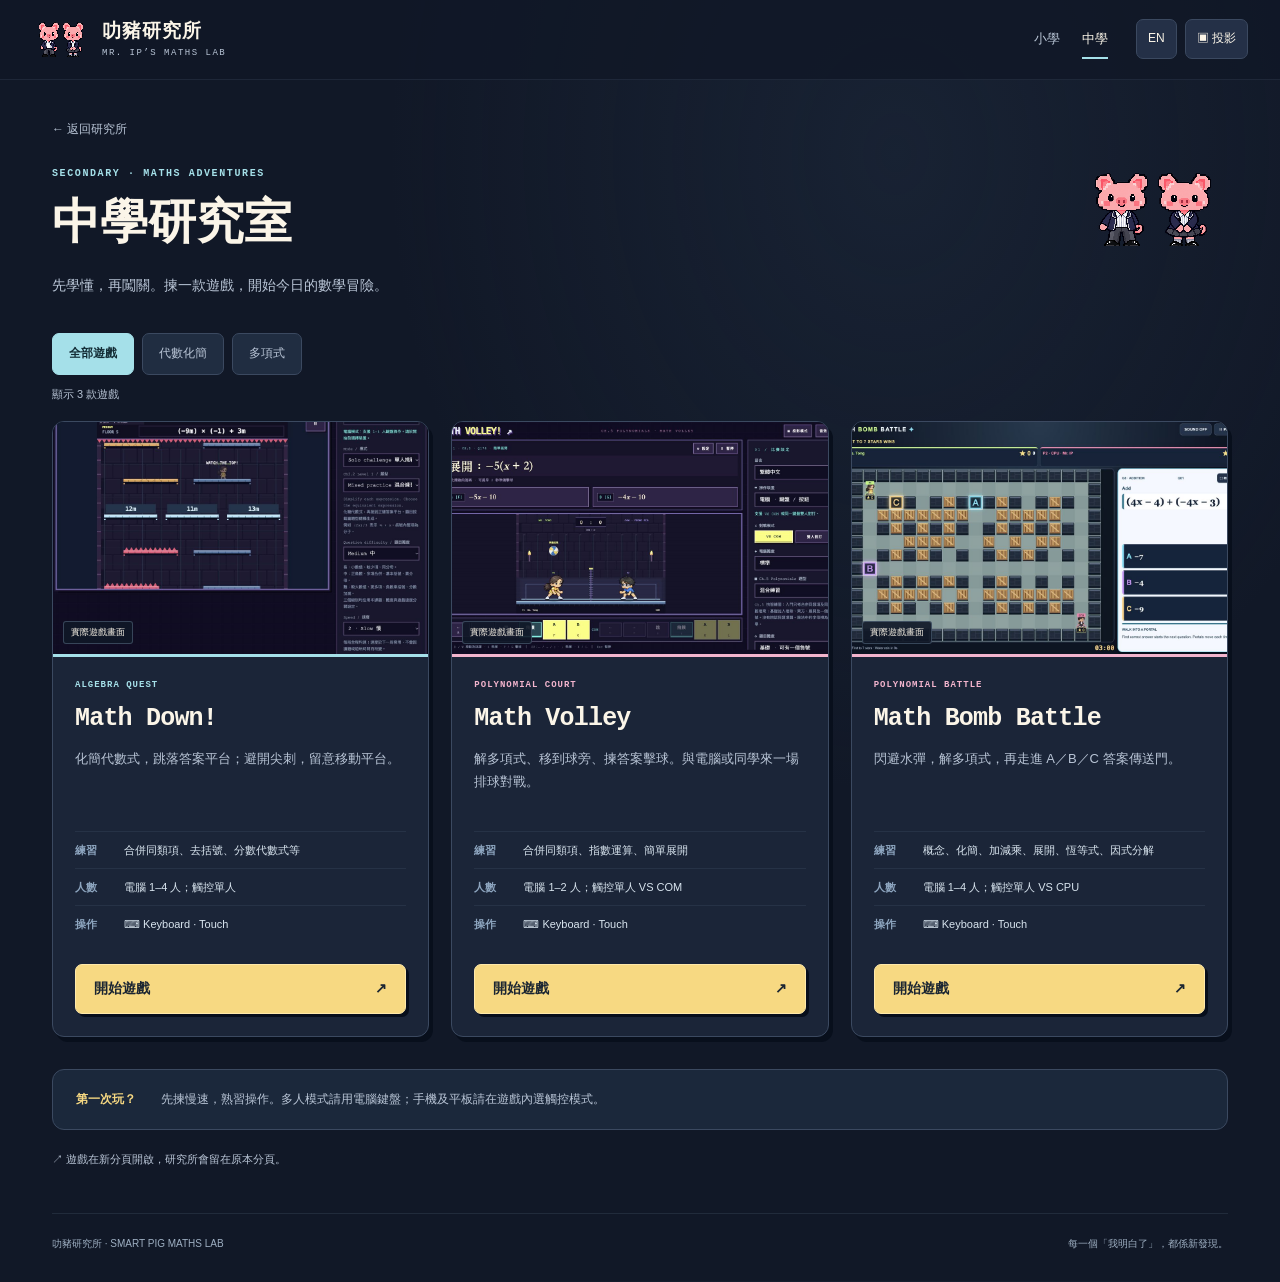
==== secondary.html @ cb184c4e "Add files via upload" ====
<!doctype html><html lang="zh-Hant"><head><meta charset="utf-8"><meta name="viewport" content="width=device-width,initial-scale=1"><meta name="theme-color" content="#111827"><meta name="description" content="叻豬研究所：Mr. IP 與叻豬陪你玩數學，一起探索小學及中學不同數學課題。"><title>中學研究室｜叻豬研究所</title><link rel="icon" href="assets/pig-pair.png" type="image/png"><link rel="stylesheet" href="style.css?v=upgrade10"><script defer src="math.js?v=upgrade10"></script><script defer src="app.js?v=upgrade10"></script></head><body data-page="secondary"><a class="skip" href="#main"><span data-zh="跳至主要內容" data-en="Skip to content">跳至主要內容</span></a><header class="site-header"><nav class="navigation" aria-label="主要導覽"><a class="brand" href="index.html"><span class="mini-duo" aria-hidden="true"><i class="pig-art boy"></i><i class="pig-art girl"></i></span><span><strong><span data-zh="叻豬研究所" data-en="Smart Pig Maths Lab">叻豬研究所</span></strong><small>MR. IP’S MATHS LAB</small></span></a><div class="nav-links"><a href="primary.html"><span data-zh="小學" data-en="Primary">小學</span></a><a href="secondary.html" aria-current="page"><span data-zh="中學" data-en="Secondary">中學</span></a></div><div class="nav-tools"><button class="icon-button" id="language" aria-label="切換語言 / Switch language">EN</button><button class="icon-button projection-toggle" aria-pressed="false"><span data-zh="▣ 投影" data-en="▣ Present">▣ 投影</span></button></div></nav></header><div class="projection-bar"><span><span data-zh="課室投影模式" data-en="Classroom presentation">課室投影模式</span></span><div><button id="fullscreen"><span data-zh="全螢幕" data-en="Full screen">全螢幕</span></button><button class="projection-toggle" aria-pressed="true"><span data-zh="返回一般模式" data-en="Exit presentation">返回一般模式</span></button></div></div><main id="main" class="container"><div class="page-heading"><div><a class="back-link" href="index.html">← <span data-zh="返回研究所" data-en="Back to the lab">返回研究所</span></a><span class="eyebrow">SECONDARY · MATHS ADVENTURES</span><h1><span data-zh="中學研究室" data-en="Secondary Lab">中學研究室</span></h1><p><span data-zh="先學懂，再闖關。揀一款遊戲，開始今日的數學冒險。" data-en="Learn a skill. Take on a challenge. Choose your next maths adventure.">先學懂，再闖關。揀一款遊戲，開始今日的數學冒險。</span></p></div><span class="mini-duo" aria-hidden="true"><i class="pig-art boy"></i><i class="pig-art girl"></i></span></div><div class="filters" aria-label="按課題篩選"><button data-filter="all" aria-pressed="true"><span data-zh="全部遊戲" data-en="All games">全部遊戲</span></button><button data-filter="algebra" aria-pressed="false"><span data-zh="代數化簡" data-en="Algebra">代數化簡</span></button><button data-filter="polynomials" aria-pressed="false"><span data-zh="多項式" data-en="Polynomials">多項式</span></button></div><p class="filter-count" id="filter-count" role="status"></p><div class="game-grid"><article class="game-card algebra" data-category="algebra"><div class="game-preview"><img src="assets/secondary-live.png" width="1280" height="720" loading="lazy" alt="Math Down! 真實遊戲畫面"><span class="preview-label"><span data-zh="實際遊戲畫面" data-en="Actual gameplay">實際遊戲畫面</span></span></div><div class="game-card-body"><span class="eyebrow">ALGEBRA QUEST</span><h2 class="game-name">Math Down!</h2><p class="game-description"><span data-zh="化簡代數式，跳落答案平台；避開尖刺，留意移動平台。" data-en="Simplify expressions, land on the answer platform and avoid spikes.">化簡代數式，跳落答案平台；避開尖刺，留意移動平台。</span></p><dl class="game-facts"><div><dt><span data-zh="練習" data-en="Maths">練習</span></dt><dd><span data-zh="合併同類項、去括號、分數代數式等" data-en="Like terms, brackets, algebraic fractions and more">合併同類項、去括號、分數代數式等</span></dd></div><div><dt><span data-zh="人數" data-en="Players">人數</span></dt><dd><span data-zh="電腦 1–4 人；觸控單人" data-en="Keyboard: 1–4 players; touch: solo">電腦 1–4 人；觸控單人</span></dd></div><div><dt><span data-zh="操作" data-en="Controls">操作</span></dt><dd>⌨ Keyboard · Touch</dd></div></dl><a class="button game-launch" href="https://icqm-ip.github.io/Math-Down/" target="_blank" rel="noopener noreferrer" aria-label="Math Down! — 在新分頁開啟"><span data-zh="開始遊戲" data-en="Play game">開始遊戲</span> <span aria-hidden="true">↗</span></a></div></article><article class="game-card polynomials" data-category="polynomials"><div class="game-preview"><img src="assets/volley-live.png" width="1280" height="720" loading="lazy" alt="Math Volley 真實遊戲畫面"><span class="preview-label"><span data-zh="實際遊戲畫面" data-en="Actual gameplay">實際遊戲畫面</span></span></div><div class="game-card-body"><span class="eyebrow">POLYNOMIAL COURT</span><h2 class="game-name">Math Volley</h2><p class="game-description"><span data-zh="解多項式、移到球旁、揀答案擊球。與電腦或同學來一場排球對戰。" data-en="Solve, move to the ball and choose an answer to hit. Play against a CPU or a friend.">解多項式、移到球旁、揀答案擊球。與電腦或同學來一場排球對戰。</span></p><dl class="game-facts"><div><dt><span data-zh="練習" data-en="Maths">練習</span></dt><dd><span data-zh="合併同類項、指數運算、簡單展開" data-en="Like terms, powers and simple expansion">合併同類項、指數運算、簡單展開</span></dd></div><div><dt><span data-zh="人數" data-en="Players">人數</span></dt><dd><span data-zh="電腦 1–2 人；觸控單人 VS COM" data-en="Keyboard: 1–2 players; touch: solo vs CPU">電腦 1–2 人；觸控單人 VS COM</span></dd></div><div><dt><span data-zh="操作" data-en="Controls">操作</span></dt><dd>⌨ Keyboard · Touch</dd></div></dl><a class="button game-launch" href="https://icqm-ip.github.io/math-volley/" target="_blank" rel="noopener noreferrer" aria-label="Math Volley — 在新分頁開啟"><span data-zh="開始遊戲" data-en="Play game">開始遊戲</span> <span aria-hidden="true">↗</span></a></div></article><article class="game-card polynomials" data-category="polynomials"><div class="game-preview"><img src="assets/bomb-live.png" width="1280" height="720" loading="lazy" alt="Math Bomb Battle 真實遊戲畫面"><span class="preview-label"><span data-zh="實際遊戲畫面" data-en="Actual gameplay">實際遊戲畫面</span></span></div><div class="game-card-body"><span class="eyebrow">POLYNOMIAL BATTLE</span><h2 class="game-name">Math Bomb Battle</h2><p class="game-description"><span data-zh="閃避水彈，解多項式，再走進 A／B／C 答案傳送門。" data-en="Dodge water bombs, solve a polynomial and enter an A/B/C answer portal.">閃避水彈，解多項式，再走進 A／B／C 答案傳送門。</span></p><dl class="game-facts"><div><dt><span data-zh="練習" data-en="Maths">練習</span></dt><dd><span data-zh="概念、化簡、加減乘、展開、恆等式、因式分解" data-en="Concepts, simplification, operations, expansion, identities and factorisation">概念、化簡、加減乘、展開、恆等式、因式分解</span></dd></div><div><dt><span data-zh="人數" data-en="Players">人數</span></dt><dd><span data-zh="電腦 1–4 人；觸控單人 VS CPU" data-en="Keyboard: 1–4 players; touch: solo vs CPU">電腦 1–4 人；觸控單人 VS CPU</span></dd></div><div><dt><span data-zh="操作" data-en="Controls">操作</span></dt><dd>⌨ Keyboard · Touch</dd></div></dl><a class="button game-launch" href="https://icqm-ip.github.io/Math-Bomb/" target="_blank" rel="noopener noreferrer" aria-label="Math Bomb Battle — 在新分頁開啟"><span data-zh="開始遊戲" data-en="Play game">開始遊戲</span> <span aria-hidden="true">↗</span></a></div></article></div><aside class="help-strip"><strong><span data-zh="第一次玩？" data-en="First time?">第一次玩？</span></strong><p><span data-zh="先揀慢速，熟習操作。多人模式請用電腦鍵盤；手機及平板請在遊戲內選觸控模式。" data-en="Start slowly and practise the controls. Use a keyboard for multiplayer; select touch mode for phones and tablets.">先揀慢速，熟習操作。多人模式請用電腦鍵盤；手機及平板請在遊戲內選觸控模式。</span></p></aside><p class="newtab-note">↗ <span data-zh="遊戲在新分頁開啟，研究所會留在原本分頁。" data-en="Games open in a new tab. The lab stays here for you.">遊戲在新分頁開啟，研究所會留在原本分頁。</span></p></main><footer class="site-footer"><a href="index.html">叻豬研究所 · SMART PIG MATHS LAB</a><span><span data-zh="每一個「我明白了」，都係新發現。" data-en="Every “I get it!” is a new discovery.">每一個「我明白了」，都係新發現。</span></span></footer><p class="sr-only" id="global-status" role="status"></p></body></html>
---- style.css ----
/* Smart Pig Maths Lab — Cute Pixel Art × Clear Educational UI */
:root{color-scheme:dark;--bg:#111827;--panel:#1b2538;--panel-light:#243047;--line:#3b4960;--ink:#fbf5e8;--muted:#b9c5d6;--yellow:#f7d982;--cyan:#a5e0e9;--pink:#f2b4cd;--green:#233f39;--success:#b5e8b6;--radius:12px;--shadow:4px 5px 0 #080f1c;--brand-font:'Arial Rounded MT Bold','PingFang TC','Microsoft JhengHei',sans-serif;--ui-font:-apple-system,BlinkMacSystemFont,'Segoe UI','PingFang TC','Microsoft JhengHei',sans-serif;--math-font:'Chalkboard SE','Chalkboard','Trebuchet MS',sans-serif;--game-font:ui-monospace,'SFMono-Regular',Consolas,monospace;--fast:160ms;--normal:260ms}*{box-sizing:border-box}html{scroll-behavior:smooth;scroll-padding-top:90px}body{margin:0;color:var(--ink);background:radial-gradient(ellipse at 70% 12%,#26364b55,transparent 40%),var(--bg);font:16px/1.65 var(--ui-font)}body:before{content:'';position:fixed;inset:0;pointer-events:none;z-index:-1;background-image:linear-gradient(#b6d9ec025 1px,transparent 1px),linear-gradient(90deg,#b6d9ec025 1px,transparent 1px);background-size:40px 40px}button,input,select{font:inherit}button,a,input,select{-webkit-tap-highlight-color:transparent}button,a{touch-action:manipulation}button{cursor:pointer}a{color:inherit;text-decoration:none}button{color:inherit}button,input,select{border-radius:7px}button:focus-visible,a:focus-visible,input:focus-visible,select:focus-visible{outline:3px solid var(--yellow);outline-offset:4px}button:disabled{cursor:default;opacity:.55}button:active:not(:disabled),.button:active{transform:translateY(2px)}[hidden]{display:none!important}p{margin:0 0 1em}h1,h2,h3{line-height:1.2;margin:0 0 .5em}h1,h2,h3{font-family:var(--brand-font)}h1{font-size:clamp(30px,4vw,48px)}.container{width:min(1240px,100%);padding:0 32px;margin:auto;min-height:75vh}.eyebrow{display:block;font:700 10px/1.5 var(--game-font);letter-spacing:1.6px;color:var(--cyan);margin-bottom:12px}.muted{color:var(--muted)}.sr-only{position:absolute;width:1px;height:1px;padding:0;overflow:hidden;clip:rect(0,0,0,0);white-space:nowrap;border:0}.skip{position:fixed;top:-90px;left:12px;background:var(--yellow);color:var(--bg);padding:10px 15px;z-index:100}.skip:focus{top:10px}.site-header{border-bottom:1px solid #a5c9e317;background:#111827d9}.navigation{width:min(1304px,100%);padding:18px 32px;display:flex;gap:28px;align-items:center;margin:auto}.brand{display:flex;gap:12px;align-items:center}.brand strong{font:800 19px/1.4 var(--brand-font);letter-spacing:1px;display:block}.brand small{display:block;color:var(--muted);font:9px/1.8 var(--game-font);letter-spacing:1.5px}.mini-duo{display:flex;flex-shrink:0}.mini-duo .pig-art{width:29px;height:36px}.nav-links{display:flex;gap:22px;margin-left:auto;font-size:13px}.nav-links a{padding:8px 0;color:var(--muted);border-bottom:2px solid transparent}.nav-links a[aria-current=page],.nav-links a:hover{color:var(--ink);border-bottom-color:var(--cyan)}.nav-tools{display:flex;gap:8px}.icon-button{font-size:12px;border:1px solid var(--line);background:#243047;padding:8px 11px;min-height:40px;white-space:nowrap}.button{display:inline-flex;align-items:center;justify-content:space-between;gap:20px;padding:12px 18px;min-height:48px;border:1px solid #ffe9aa;border-radius:7px;background:var(--yellow);color:#1a2532;font-weight:800;font-size:14px;box-shadow:3px 3px #070e1b;transition:transform var(--fast),filter var(--fast)}.button:hover{filter:brightness(1.07);transform:translateY(-2px)}.button.cyan{background:var(--cyan);border-color:#c9f3f8}.text-button{border:0;background:none;padding:0;color:var(--cyan);font-size:12px;text-align:left;text-decoration:underline;text-underline-offset:4px}.home-hero{display:grid;grid-template-columns:minmax(0,.75fr) minmax(0,1.5fr);gap:55px;align-items:center;padding:34px 0 32px}.hero-intro h1{font-size:clamp(38px,4.7vw,59px);color:var(--yellow);letter-spacing:1px;line-height:1.13;max-width:340px;text-wrap:balance;text-shadow:3px 3px #84643833}.hero-tagline{font-size:22px;font-weight:750;margin:22px 0 10px}.hero-intro>p:not(.hero-tagline){font-size:14px;color:var(--muted);max-width:340px}.hero-entrances{display:grid;grid-template-columns:1fr 1fr;gap:10px;margin-top:25px}.hero-entrances .button{font-size:12px;padding:11px;gap:5px;white-space:nowrap}.teacher-teaser{border-top:1px solid var(--line);margin-top:30px;padding-top:22px;display:flex;align-items:flex-start;gap:13px}.tiny-icon{font-size:30px;color:var(--cyan);line-height:1}.teacher-teaser strong{font-size:12px}.teacher-teaser p{font-size:12px;color:var(--muted);margin:4px 0 8px}.lab-scene{position:relative;min-width:0}.chalkboard{position:relative;border:7px solid #998572;border-radius:7px;background:radial-gradient(ellipse at 45% 40%,#31534755,transparent 75%),var(--green);box-shadow:0 7px 0 #080f1b44,inset 0 0 35px #09252277;padding:17px 25px 10px;color:#fffdf0;isolation:isolate}.chalkboard:before{content:'';position:absolute;inset:5px;background:repeating-linear-gradient(175deg,transparent 0 45px,#f6f5d202 45px 46px);z-index:-1;pointer-events:none}.board-heading{display:flex;align-items:center;justify-content:space-between;gap:12px;font:700 11px/1.5 var(--ui-font);letter-spacing:1px;color:#d2e3cc;margin-bottom:14px}.board-heading span:last-child{font:10px var(--game-font);letter-spacing:0}.board-settings{display:grid;grid-template-columns:minmax(0,1.6fr) minmax(0,1fr);gap:12px}.board-settings label{color:#d6e3d2;font-size:10px;display:flex;flex-direction:column;gap:4px}.board-settings select{width:100%;min-width:0;font-size:11px;color:#fff9e6;background:#102e28;border:1px solid #738d78;padding:7px;min-height:36px}.board-content{display:grid;align-items:center;min-height:187px;padding-top:10px}.board-start{border:0;background:none;width:100%;padding:14px 0;color:inherit;display:flex;flex-direction:column;align-items:center;gap:18px}.math-expression{font-family:var(--math-font);font-size:clamp(35px,4.2vw,62px);font-weight:700;font-variant-numeric:lining-nums tabular-nums;letter-spacing:1px;text-align:center;line-height:1.35;white-space:nowrap;text-shadow:1px 1px #fff8d622}.start-caption{font-size:13px;color:#e4e8ce}.answer-choices{display:grid;grid-template-columns:repeat(3,minmax(0,1fr));gap:10px;margin:12px 0}.answer-choices button{background:#17332c;color:#fffbea;border:1px solid #b3c6a4;font:700 24px/1.4 var(--math-font);min-height:48px;transition:background var(--fast)}.answer-choices button:hover:not(:disabled){background:#426551}.answer-choices button.is-correct{background:#b5e8b6;color:#13291e;border-color:#dcffdf}.answer-choices button.is-wrong{border-color:#f5c3b9;background:#584339}#answer-form{display:flex;gap:8px}#answer-input{min-width:0;flex:1;width:100%;background:#16362d;border:1px solid #8da389;color:#fffdf0;padding:7px 12px;font-size:17px;min-height:42px}#answer-input::placeholder{color:#c9d4c0;font-size:12px}#submit-answer{border:0;background:#f7e8b6;color:#253b31;font-size:13px;font-weight:800;padding:8px 17px}.challenge-feedback{min-height:41px;padding:10px 0 5px;font-size:12px;line-height:1.6;color:#e4ead5}.challenge-feedback[data-state=correct]{color:#c6ffc6}.challenge-feedback[data-state=wrong]{color:#ffddbd}.board-bottom{border-top:1px solid #b7d3b223;min-height:40px;display:flex;justify-content:space-between;gap:10px;align-items:center;font-size:12px;color:#f5df94}.board-bottom>div{display:flex;gap:12px}.board-tool{background:none;color:#f4efd6;border:0;padding:5px;font-size:11px;min-height:36px}.board-tool:hover{text-decoration:underline}.chalk-tray{position:absolute;bottom:-14px;left:-13px;right:-13px;height:12px;background:#a18b70;border-bottom:4px solid #635345;border-radius:2px}.chalk-tray i{position:absolute;bottom:9px;left:24px;width:28px;height:5px;background:#fff7dd;transform:rotate(-4deg)}.chalk-tray i:nth-child(2){left:60px;width:22px;background:var(--pink);transform:rotate(4deg)}.chalk-tray b{position:absolute;bottom:9px;right:25px;width:36px;height:15px;border-bottom:5px solid #4b6556;background:#b6a07c}.correct-stars{position:absolute;right:20px;bottom:36px;font-size:26px;color:#ffe88b;pointer-events:none;opacity:0}.chalkboard.celebrate .correct-stars{animation:star-pop 1s ease-out}.speech-lane{height:65px;position:relative;margin-top:10px;z-index:3;pointer-events:none}.pig-bubble{position:absolute;bottom:5px;left:43%;width:max-content;max-width:55%;padding:6px 12px;background:#fff4de;color:#343142;border:2px solid #d8c9b1;border-radius:8px;font-weight:800;font-size:14px;line-height:1.5;white-space:nowrap;margin:0;box-shadow:2px 3px #070d1922;animation:bubble-in var(--normal) ease-out}.pig-bubble:after{content:'';position:absolute;width:8px;height:8px;background:#fff4de;border-right:2px solid #d8c9b1;border-bottom:2px solid #d8c9b1;transform:rotate(45deg);bottom:-6px;left:20px}.pig-bubble[data-speaker=girl]{left:auto;right:2%}.pig-bubble[data-speaker=all]{left:auto;right:16%}.classroom-cast{height:190px;display:flex;align-items:flex-end;justify-content:center;gap:10px;background:linear-gradient(transparent 69%,#26314566 69%);position:relative;border-radius:6px}.teacher-host,.pig-host{position:relative;display:flex;align-items:flex-end;justify-content:center;width:32%;isolation:isolate;flex-shrink:1}.teacher-host:before,.pig-host:before{content:'';position:absolute;bottom:1px;left:16%;width:68%;height:12px;border-radius:50%;background:#070d1c66;z-index:-1}.teacher-art{display:block;width:125px;height:250px;flex-shrink:0;background:url('assets/cast.png') 0 0/300% 100% no-repeat;image-rendering:pixelated;transform:translateY(18px)}.pig-art{display:block;background-image:url('assets/pig-expressions.png');background-size:200% 200%;background-repeat:no-repeat;image-rendering:pixelated;aspect-ratio:1;flex-shrink:0}.pig-art.boy{background-position:0 0}.pig-art.girl{background-position:100% 0}.pig-host{border:0;background:none;padding:0;color:inherit}.pig-host .pig-art{width:170px;max-width:100%}.pig-host:hover .pig-art{filter:drop-shadow(0 0 7px #f2b4cd55)}.pig-host.happy .boy{background-position:0 100%}.pig-host.happy .girl{background-position:100% 100%}.pig-host.happy .pig-art{clip-path:inset(3% 0 0);animation:pig-hop 700ms ease-out}.pig-host[data-pig=girl].happy .pig-art{animation:pig-wiggle 700ms ease-out}.scene-actions{display:flex;justify-content:space-between;align-items:center;gap:10px;padding:12px 6px;color:var(--muted);font-size:10px}.scene-actions button{border:1px solid #f2b4cd66;background:#49364b;color:#ffe3ef;font-size:11px;min-height:36px;padding:5px 12px}.section-heading{display:flex;align-items:center;justify-content:space-between;gap:24px;margin-bottom:20px}.section-heading h2{font-size:24px;margin:0}.section-heading>a{font-size:12px;color:var(--muted);white-space:nowrap}.room-section{padding:35px 0 5px}.room-grid{display:grid;grid-template-columns:1fr 1fr;gap:22px}.room-card{--accent:var(--yellow);border:1px solid var(--line);border-top:3px solid var(--accent);border-radius:var(--radius);box-shadow:var(--shadow);background:linear-gradient(135deg,#263047,#1a2538);padding:27px;position:relative;overflow:hidden;transition:transform var(--normal),border-color var(--normal)}.room-card:hover{transform:translateY(-4px);border-color:var(--accent)}.secondary-room{--accent:var(--cyan)}.room-card .eyebrow{color:var(--accent);font-size:9px}.room-card h3{font-size:30px}.room-card p{font-size:13px;color:var(--muted);max-width:75%;min-height:44px;margin-bottom:20px}.room-enter{display:block;border-top:1px solid #a5c9e324;padding-top:15px;color:var(--accent);font-size:13px;font-weight:750}.room-symbol{position:absolute;right:25px;top:48px;color:var(--accent);font:700 42px var(--game-font);border:3px solid var(--accent);width:75px;height:75px;display:grid;place-items:center;transform:rotate(5deg);border-radius:4px}.how-it-works{display:flex;gap:45px;justify-content:center;margin:35px 0;color:var(--muted);font-size:12px}.how-it-works p{margin:0}.how-it-works b{color:var(--cyan);margin-right:9px;font:700 12px var(--game-font)}.site-footer{width:min(1176px,calc(100% - 64px));margin:45px auto 0;border-top:1px solid #a5c9e31c;padding:22px 0 28px;display:flex;justify-content:space-between;gap:18px;color:#9eafc2;font-size:10px}.page-heading{padding:40px 0 28px;display:flex;justify-content:space-between;align-items:center;gap:30px}.back-link{display:block;color:var(--muted);font-size:12px;margin-bottom:26px}.page-heading .eyebrow{font-size:10px}.page-heading p{font-size:14px;color:var(--muted);max-width:650px;margin:12px 0 0}.page-heading .mini-duo .pig-art{width:75px;height:75px}.filters{display:flex;flex-wrap:wrap;gap:8px;margin:8px 0 10px}.filters button{background:#202d41;border:1px solid var(--line);padding:9px 16px;color:var(--muted);font-size:12px;min-height:42px}.filters button[aria-pressed=true]{background:var(--cyan);color:#142d36;border-color:var(--cyan);font-weight:800}body[data-page=primary] .filters button[aria-pressed=true]{background:var(--yellow)}.filter-count{font-size:11px;color:var(--muted);min-height:18px;margin-bottom:18px}.game-grid{display:grid;grid-template-columns:repeat(3,minmax(0,1fr));gap:22px}.game-card{--accent:var(--cyan);background:var(--panel);border:1px solid var(--line);border-radius:var(--radius);box-shadow:var(--shadow);display:flex;flex-direction:column;overflow:hidden;transition:transform var(--normal),border-color var(--normal)}.game-card:hover{transform:translateY(-5px);border-color:var(--accent)}.game-card.arithmetic{--accent:var(--yellow)}.game-card.polynomials{--accent:var(--pink)}.game-preview{position:relative;aspect-ratio:16/10;overflow:hidden;border-bottom:3px solid var(--accent);background:#101d2c}.game-preview img{width:100%;height:100%;object-fit:cover;object-position:top;display:block;transition:transform var(--normal)}.game-card:hover img{transform:scale(1.025)}.preview-label{position:absolute;bottom:10px;left:10px;background:#101827e8;border:1px solid #a5c9e344;font-size:9px;padding:3px 7px;border-radius:3px}.game-card-body{padding:22px;display:flex;flex-direction:column;flex:1}.game-card .eyebrow{color:var(--accent);font-size:9px;letter-spacing:1px}.game-name{font:800 25px/1.2 var(--game-font);letter-spacing:-.8px}.game-description{color:var(--muted);font-size:13px;line-height:1.8;min-height:69px}.game-facts{font-size:11px;margin:2px 0 22px}.game-facts>div{display:grid;grid-template-columns:40px minmax(0,1fr);gap:9px;border-top:1px solid #a5c9e314;padding:9px 0}.game-facts dt{color:#8da5bf;font-weight:700}.game-facts dd{margin:0;color:#d9e5ef}.game-card .game-launch{margin-top:auto}.setup-link{font-size:11px;color:var(--muted);text-align:center;padding-top:14px;display:block}.setup-link:hover{text-decoration:underline}.help-strip{display:flex;align-items:center;gap:25px;border:1px solid var(--line);border-radius:var(--radius);background:#1b283b;padding:20px 23px;margin-top:32px;font-size:12px}.help-strip strong{color:var(--yellow);white-space:nowrap}.help-strip p{color:var(--muted);margin:0;flex:1}.help-strip a{color:var(--cyan);white-space:nowrap}.newtab-note{font-size:11px;color:var(--muted);margin-top:20px}.teacher-page-art{width:75px;height:150px;transform:none}.teacher-warmup{display:flex;justify-content:space-between;align-items:center;gap:25px;padding:23px;background:#263a43;border:1px solid #708a7755;border-radius:var(--radius);margin-bottom:30px}.teacher-warmup p{color:var(--muted);font-size:12px;margin:5px 0 0}.teacher-warmup strong{font-size:17px}.setup-note{color:var(--muted);font-size:12px;border-left:3px solid var(--cyan);padding-left:13px;max-width:850px;margin:20px 0 25px}.teacher-grid{display:grid;grid-template-columns:1fr 1fr;gap:22px}.teacher-card{background:var(--panel);border:1px solid var(--line);border-radius:var(--radius);padding:26px;display:flex;flex-direction:column;scroll-margin-top:25px}.teacher-card:target{outline:2px solid var(--yellow);outline-offset:4px}.teacher-card .game-facts{margin-bottom:5px}.teacher-card .game-facts>div{grid-template-columns:48px minmax(0,1fr)}.teacher-card-top{margin-bottom:13px}.setup-steps{font-size:12px;color:var(--muted);padding-left:20px;line-height:1.9;flex:1}.setup-steps li{padding-left:4px;margin:5px 0}.projection-bar{display:none}.presenting .site-header,.presenting .site-footer,.presenting .hero-intro,.presenting .how-it-works,.presenting .room-section,.presenting .back-link,.presenting .help-strip,.presenting .newtab-note{display:none}.presenting .projection-bar{display:flex;justify-content:space-between;align-items:center;gap:14px;padding:12px 25px;position:sticky;top:0;z-index:20;background:#111827f5;border-bottom:1px solid var(--line);font-size:13px}.projection-bar>div{display:flex;gap:10px}.projection-bar button{border:1px solid var(--line);background:#26374e;color:var(--ink);padding:9px 15px;min-height:44px;font-size:12px}.presenting .container{max-width:1440px}.presenting .home-hero{display:block;padding-top:26px}.presenting .lab-scene{width:min(980px,100%);margin:auto}.presenting .chalkboard{padding:24px 45px 12px}.presenting .math-expression{font-size:clamp(40px,7.5vw,100px)}.presenting .board-settings select{font-size:16px;min-height:44px}.presenting .board-content{min-height:210px}.presenting .answer-choices button{font-size:30px;min-height:55px}.presenting #answer-input{font-size:23px;min-height:50px}.presenting .challenge-feedback{font-size:17px;min-height:45px}.presenting .board-tool{font-size:15px}.presenting .classroom-cast{height:120px}.presenting .teacher-art{height:175px;width:87.5px;transform:translateY(12px)}.presenting .pig-host .pig-art{width:120px}.presenting .speech-lane{height:55px}.presenting .scene-actions{padding-top:5px}.presenting .page-heading{padding-top:25px}.presenting .game-name{font-size:29px}.presenting .game-description,.presenting .game-facts{font-size:16px}
@keyframes pig-hop{0%,100%{transform:translateY(0)}35%{transform:translateY(-12px) rotate(-5deg)}70%{transform:translateY(-4px) rotate(3deg)}}@keyframes pig-wiggle{0%,100%{transform:rotate(0)}35%{transform:rotate(6deg) translateY(-5px)}70%{transform:rotate(-4deg) translateY(-8px)}}@keyframes bubble-in{from{opacity:0;transform:translateY(5px) scale(.92)}to{opacity:1;transform:translateY(0) scale(1)}}@keyframes star-pop{0%{opacity:0;transform:translateY(10px) scale(.6)}25%{opacity:1}100%{opacity:0;transform:translateY(-35px) scale(1.1)}}
@media(min-width:950px){body[data-page=primary] .game-grid{grid-template-columns:minmax(0,760px)}body[data-page=primary] .game-card{display:grid;grid-template-columns:1.08fr 1fr}body[data-page=primary] .game-preview{aspect-ratio:auto;min-height:100%}body[data-page=primary] .game-preview img{object-fit:cover;object-position:25% top}body[data-page=primary] .game-description{min-height:0}}
@media(max-width:1050px){.navigation{gap:18px}.brand strong{font-size:16px}.nav-links{gap:14px}.home-hero{gap:25px;grid-template-columns:minmax(0,.75fr) minmax(0,1.3fr)}.hero-intro h1{font-size:44px}.hero-entrances{grid-template-columns:1fr}.hero-intro>p{font-size:13px}.chalkboard{padding:15px 17px 8px}.math-expression{font-size:42px}.teacher-art{height:220px;width:110px}.pig-host .pig-art{width:150px}.classroom-cast{height:175px}.game-card-body{padding:18px}.game-name{font-size:22px}.game-grid{gap:17px}.game-facts{font-size:10px}}
@media(max-width:800px){.navigation{padding:14px 23px;flex-wrap:wrap;gap:8px 18px}.nav-tools{margin-left:auto}.nav-links{order:3;width:100%;margin:0;justify-content:center;gap:30px;font-size:12px}.nav-links a{padding:5px 0}.container{padding:0 24px}.home-hero{grid-template-columns:1fr;gap:24px;padding-top:25px}.hero-intro{display:grid;grid-template-columns:1fr 1fr;gap:0 20px;align-items:center}.hero-intro .eyebrow{grid-column:1}.hero-intro h1{grid-column:1;font-size:39px;max-width:none}.hero-tagline{grid-column:1;font-size:19px;margin:5px 0 0}.hero-intro>p:not(.hero-tagline){display:none}.hero-entrances{grid-column:2;grid-row:1/5;grid-template-columns:1fr;margin:0}.hero-entrances .button{font-size:13px;padding:12px}.teacher-teaser{display:none}.lab-scene{width:min(680px,100%);margin:auto}.math-expression{font-size:58px}.chalkboard{padding:18px 25px 10px}.classroom-cast{height:165px}.teacher-art{height:220px;width:110px}.pig-host .pig-art{width:150px}.game-grid{grid-template-columns:1fr 1fr}.game-name{font-size:24px}.game-facts{font-size:11px}.section-heading h2{font-size:22px}.room-card{padding:22px}.room-card h3{font-size:25px}.room-symbol{right:20px;width:55px;height:55px;font-size:30px}.room-card p{max-width:73%}.site-footer{width:calc(100% - 48px);flex-wrap:wrap}.teacher-grid{gap:17px}.teacher-card{padding:20px}.teacher-warmup .button{white-space:nowrap}.help-strip{flex-wrap:wrap;gap:12px}.help-strip p{min-width:60%}}
@media(max-width:520px){.navigation{padding:12px 18px;gap:10px}.brand{gap:7px}.brand strong{font-size:15px;letter-spacing:0}.brand small{font-size:7px;letter-spacing:1px}.mini-duo .pig-art{width:23px;height:28px}.icon-button{font-size:10px;padding:7px 9px;min-height:38px}.nav-tools{gap:5px}.nav-links{gap:30px}.container{padding:0 17px}.home-hero{padding:21px 0 17px;gap:24px}.hero-intro{display:block}.hero-intro .eyebrow{font-size:9px;margin-bottom:7px}.hero-intro h1{font-size:32px;line-height:1.1;margin-bottom:8px;max-width:none}.hero-tagline{font-size:16px;display:none}.hero-entrances{grid-template-columns:1fr 1fr;margin-top:15px;gap:9px}.hero-entrances .button{font-size:12px;min-height:44px;padding:10px}.chalkboard{border-width:5px;padding:13px 13px 6px}.board-heading{font-size:10px;letter-spacing:0;margin-bottom:12px;gap:5px}.board-heading span:last-child{font-size:9px}.board-settings{grid-template-columns:minmax(0,1.6fr) minmax(0,1fr);gap:9px}.board-settings select{font-size:10px;min-height:38px;padding:5px}.board-settings label{font-size:9px}.math-expression{font-size:clamp(29px,8vw,42px);letter-spacing:0}.board-content{min-height:170px;padding-top:7px}.board-start{gap:15px;padding:17px 0}.start-caption{font-size:12px}.answer-choices{gap:7px;margin:10px 0}.answer-choices button{font-size:21px;min-height:43px}#answer-form{gap:7px}#answer-input{min-height:40px;padding:5px 10px;font-size:16px}#submit-answer{font-size:12px;padding:6px 13px}.challenge-feedback{font-size:11px;min-height:43px}.board-tool{font-size:10px;padding:5px 3px}.board-bottom{font-size:11px}.board-bottom>div{gap:8px}.chalk-tray{left:-9px;right:-9px;height:9px;bottom:-10px;border-bottom-width:3px}.chalk-tray i{bottom:7px}.chalk-tray b{bottom:7px;height:12px}.speech-lane{height:57px;margin-top:7px}.pig-bubble{font-size:12px;padding:5px 9px;max-width:58%;left:37%}.classroom-cast{height:135px;gap:1px}.teacher-art{width:92px;height:184px;transform:translateY(13px)}.pig-host .pig-art{width:125px}.teacher-host,.pig-host{width:33.33%}.scene-actions{padding:9px 3px;gap:8px;font-size:9px}.scene-actions button{font-size:10px;padding:6px 10px;min-height:34px}.room-section{padding-top:22px}.section-heading{gap:12px;align-items:flex-start}.section-heading h2{font-size:20px;max-width:230px}.section-heading .eyebrow{font-size:8px;margin-bottom:8px}.section-heading>a{font-size:10px;white-space:normal;text-align:right;max-width:95px}.room-grid{grid-template-columns:1fr;gap:17px}.room-card{padding:22px}.room-card h3{font-size:28px}.room-card p{max-width:76%;min-height:0;margin-bottom:18px}.room-symbol{top:40px;right:23px}.room-enter{font-size:13px}.how-it-works{gap:12px;flex-direction:column;margin:25px 0}.site-footer{width:calc(100% - 34px);font-size:9px;flex-direction:column;gap:9px;margin-top:30px}.page-heading{padding:25px 0 20px;gap:12px}.back-link{font-size:11px;margin-bottom:22px}.page-heading h1{font-size:31px}.page-heading p{font-size:12px;margin-top:10px}.page-heading .eyebrow{font-size:8px;letter-spacing:1px}.page-heading .mini-duo .pig-art{width:46px;height:46px}.game-grid{grid-template-columns:1fr}.game-card-body{padding:22px}.game-preview{aspect-ratio:16/10}.game-name{font-size:26px}.game-description{min-height:0;font-size:13px}.game-facts{font-size:12px}.game-launch{font-size:14px}.filters button{font-size:11px;padding:8px 13px}.help-strip{padding:18px}.help-strip p{font-size:11px}.newtab-note{font-size:10px}.teacher-grid{grid-template-columns:1fr}.teacher-warmup{flex-direction:column;align-items:stretch;padding:20px;gap:16px}.teacher-warmup strong{font-size:17px}.teacher-card{padding:22px}.teacher-page-art{width:60px;height:120px}.setup-note{font-size:11px}.projection-bar>span{display:none}.presenting .projection-bar{justify-content:flex-end;padding:8px 12px}.projection-bar button{font-size:11px;min-height:40px;padding:7px 12px}.presenting .chalkboard{padding:13px 13px 7px}.presenting .math-expression{font-size:clamp(30px,8.4vw,43px)}.presenting .board-settings select{font-size:10px;min-height:38px}.presenting .board-content{min-height:175px}.presenting .challenge-feedback{font-size:12px;min-height:43px}.presenting .board-tool{font-size:11px}.presenting .answer-choices button{font-size:22px;min-height:43px}.presenting #answer-input{font-size:17px;min-height:42px}.presenting .classroom-cast{height:110px}.presenting .teacher-art{width:75px;height:150px}.presenting .pig-host .pig-art{width:100px}.presenting .speech-lane{height:48px}.presenting .game-name{font-size:26px}.presenting .game-description,.presenting .game-facts{font-size:13px}}
@media(max-height:550px) and (min-width:600px){.presenting .home-hero{padding-top:12px}.presenting .lab-scene{display:grid;grid-template-columns:minmax(0,1fr) 190px;gap:10px 20px;width:100%}.presenting .chalkboard{grid-row:1/4;min-width:0;padding:14px 20px}.presenting .math-expression{font-size:clamp(34px,5vw,66px)}.presenting .board-content{min-height:165px}.presenting .board-settings select{font-size:11px;min-height:36px}.presenting .challenge-feedback{font-size:12px}.presenting .classroom-cast{height:180px;grid-column:2;gap:0}.presenting .teacher-art{width:45px;height:90px}.presenting .pig-host .pig-art{width:66px}.presenting .speech-lane{grid-column:2;height:55px}.presenting .scene-actions{grid-column:2;flex-direction:column}.presenting .pig-bubble{font-size:11px;max-width:none;left:auto;right:0}.presenting .answer-choices button{font-size:23px;min-height:40px}.presenting #answer-input{min-height:40px;font-size:17px}.presenting .board-tool{font-size:11px}}
@media(prefers-reduced-motion:reduce){html{scroll-behavior:auto}*,*:before,*:after{animation:none!important;transition:none!important}}
/* Keep the board and the cast together in the first desktop view. */
@media(min-width:801px){.home-hero{padding-top:24px;padding-bottom:24px}.chalkboard{padding-top:13px}.board-heading{margin-bottom:10px}.board-content{min-height:160px}.math-expression{font-size:clamp(35px,4vw,52px)}.answer-choices{margin:8px 0}.answer-choices button{min-height:42px;font-size:22px}#answer-input{min-height:38px}#submit-answer{min-height:38px}.challenge-feedback{min-height:35px;padding-top:7px}.board-bottom{min-height:35px}.speech-lane{height:50px}.classroom-cast{height:145px}.teacher-art{height:220px;width:110px;transform:translateY(16px)}.pig-host .pig-art{width:150px}.scene-actions{padding:7px 6px}.presenting .home-hero{padding-top:20px}.presenting .math-expression{font-size:clamp(40px,7.5vw,100px)}.presenting .board-content{min-height:210px}.presenting .classroom-cast{height:120px}.presenting .teacher-art{height:175px;width:87.5px}.presenting .pig-host .pig-art{width:120px}}
/* Short landscape screens retain the whole exercise and its exit control. */
@media(max-height:550px) and (min-width:600px){.presenting .home-hero{padding-top:10px}.presenting .chalkboard{padding:10px 14px 4px}.presenting .board-heading,.presenting .board-settings label>span{display:none}.presenting .board-settings{gap:8px}.presenting .board-settings select{font-size:10px;min-height:32px;padding:4px}.presenting .board-content{min-height:131px;padding-top:4px}.presenting .math-expression{font-size:40px;line-height:1.2}.presenting .answer-choices{margin:5px 0;gap:7px}.presenting .answer-choices button{font-size:20px;min-height:36px}.presenting #answer-input,.presenting #submit-answer{min-height:36px;font-size:14px;padding:4px 10px}.presenting .challenge-feedback{font-size:11px;min-height:27px;padding:4px 0}.presenting .board-bottom{min-height:30px}.presenting .board-tool{font-size:10px;min-height:30px;padding:3px}.presenting .classroom-cast{height:125px}.presenting .teacher-art{height:112px;width:56px;transform:translateY(8px)}.presenting .pig-host .pig-art{width:76px}.presenting .scene-actions{font-size:8px}.presenting .speech-lane{height:45px}.presenting .scene-actions button{font-size:10px}.presenting .scene-actions>span{display:none}}
.teacher-page-art{width:75px;height:150px;transform:none}
@media(min-width:801px){.hero-intro h1{font-size:clamp(38px,4vw,52px)}.board-start .math-expression{font-size:clamp(36px,4.5vw,62px)}.presenting .board-start .math-expression{font-size:clamp(40px,7.5vw,100px)}}
/* Simple board scene: the foreground overlaps only the empty lower board. */
.lab-scene .chalkboard{padding:24px 28px 150px}
.lab-scene .board-heading{justify-content:center;margin-bottom:16px;font-size:12px}
.lab-scene .board-content{display:block;min-height:0;padding:0}
.lab-scene .math-expression{font-size:clamp(38px,4.8vw,68px)}
.lab-scene .answer-choices{max-width:400px;margin:18px auto 10px;gap:14px}
.lab-scene .answer-choices button{min-height:48px;font-size:25px}
.board-response{display:flex;justify-content:center;align-items:center;gap:16px;flex-wrap:wrap}
.lab-scene .challenge-feedback{margin:0;padding:4px 0;min-height:32px;text-align:center}
.lab-scene .board-tool{min-height:44px;white-space:nowrap}
.lab-scene .classroom-cast{position:relative;z-index:2;margin-top:-95px;height:155px;background:none}
.lab-scene .teacher-art{width:110px;height:220px;transform:translateY(16px)}
.lab-scene .pig-host .pig-art{width:150px}
.lab-scene .speech-lane{height:38px;margin:0;z-index:3}
.lab-scene .pig-bubble{bottom:0;font-size:12px;padding:4px 10px}
.lab-scene .pig-bubble:after{top:-6px;bottom:auto;transform:rotate(225deg)}
.lab-scene .scene-actions{justify-content:center;padding-top:9px}
.lab-scene .scene-actions>span{display:none}
.presenting .lab-scene{display:block;width:min(980px,100%)}
.presenting .lab-scene .math-expression{font-size:clamp(40px,7vw,90px)}
@media(max-width:520px){.lab-scene .chalkboard{padding:18px 12px 115px}.lab-scene .math-expression{font-size:clamp(30px,9vw,46px)}.lab-scene .board-heading{font-size:10px}.lab-scene .answer-choices{gap:9px;margin-top:14px}.lab-scene .answer-choices button{font-size:22px;min-height:44px}.board-response{gap:3px 10px}.lab-scene .challenge-feedback{font-size:11px}.lab-scene .classroom-cast{height:125px;margin-top:-75px}.lab-scene .teacher-art{width:85px;height:170px;transform:translateY(12px)}.lab-scene .pig-host .pig-art{width:116px}.lab-scene .speech-lane{height:34px}}
@media(max-height:550px) and (min-width:600px){.presenting .lab-scene .chalkboard{padding:12px 20px 100px}.presenting .lab-scene .board-heading{display:none}.presenting .lab-scene .math-expression{font-size:40px}.presenting .lab-scene .answer-choices{margin:8px auto}.presenting .lab-scene .classroom-cast{height:95px;margin-top:-70px}.presenting .lab-scene .teacher-art{width:65px;height:130px}.presenting .lab-scene .pig-host .pig-art{width:90px}.presenting .lab-scene .speech-lane{height:30px}}

/* Keep the lab entrances close to the welcoming cast. */
.home-hero{padding-bottom:8px}
.room-section{padding-top:8px}
.lab-scene .speech-lane{height:8px;overflow:visible}
.lab-scene .pig-bubble{bottom:0}
@media(max-width:520px){.home-hero{padding-bottom:10px}.room-section{padding-top:8px}.lab-scene .speech-lane{height:12px}}
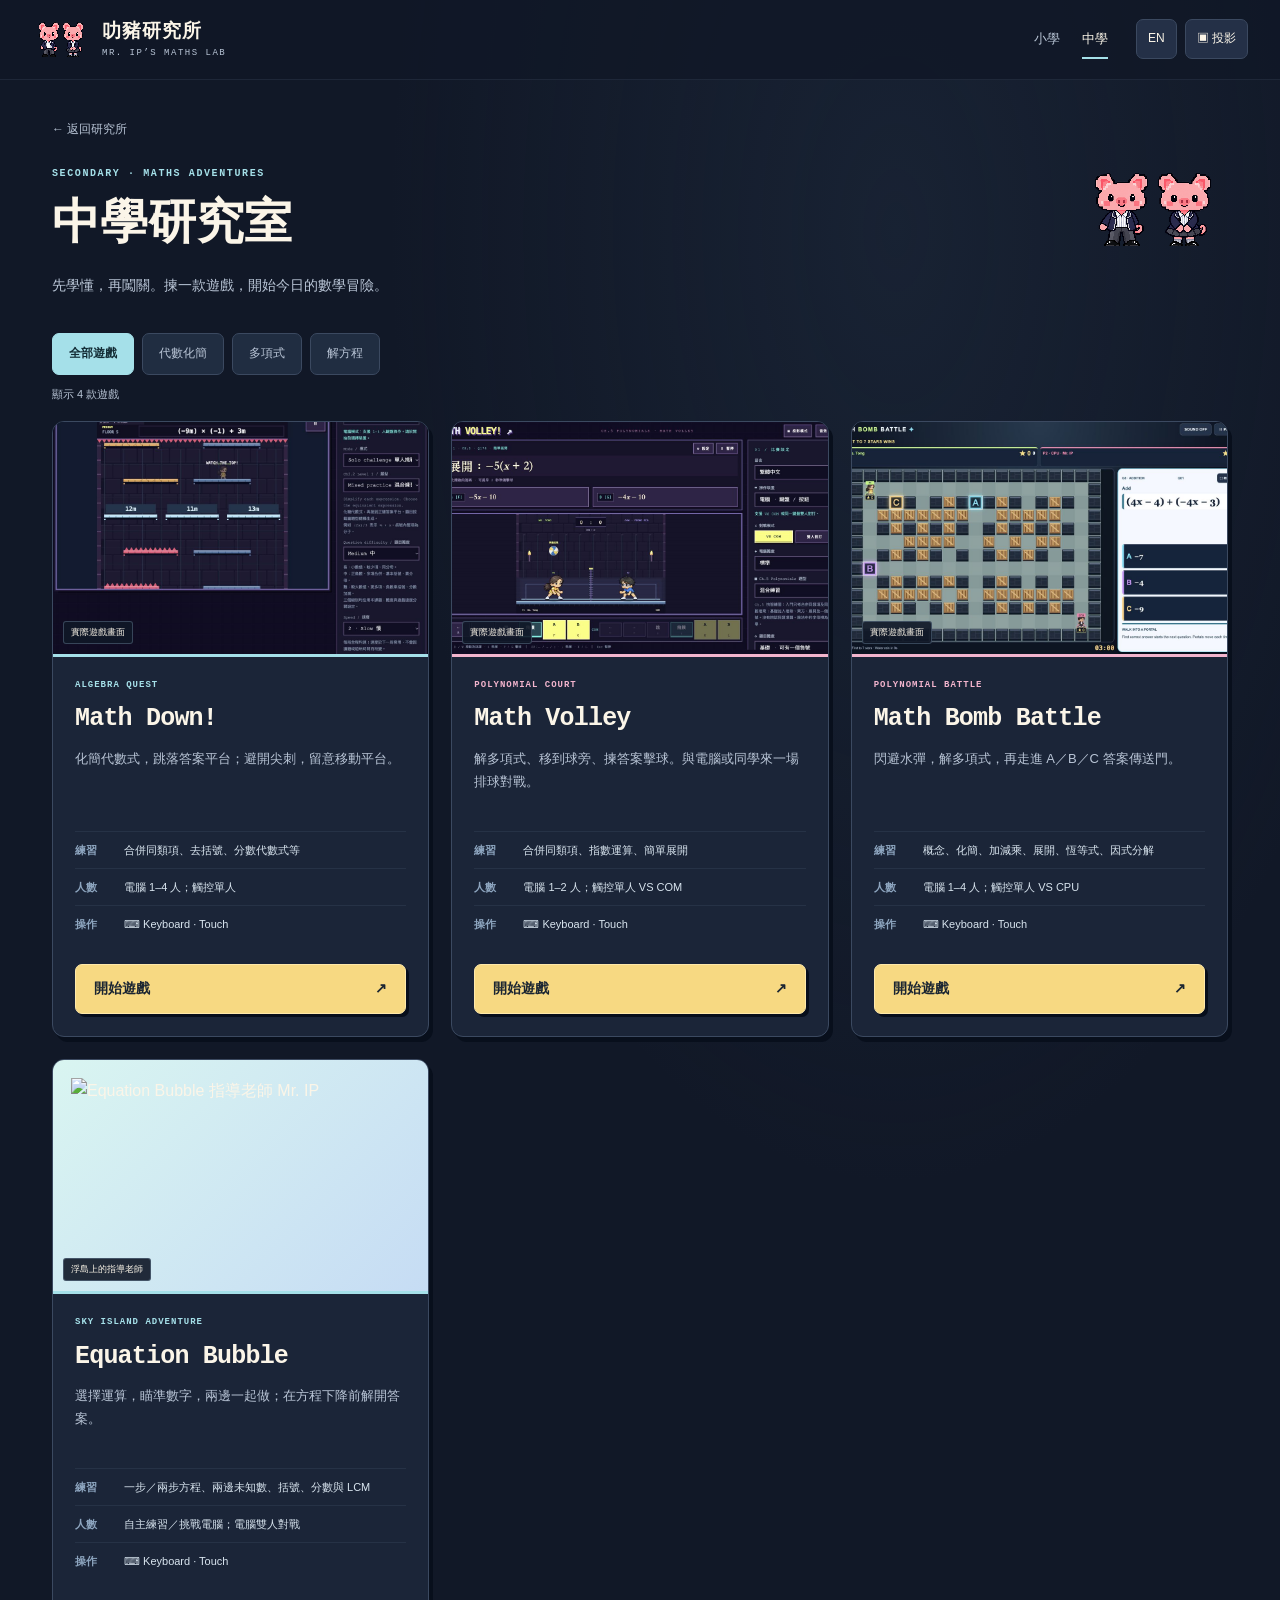
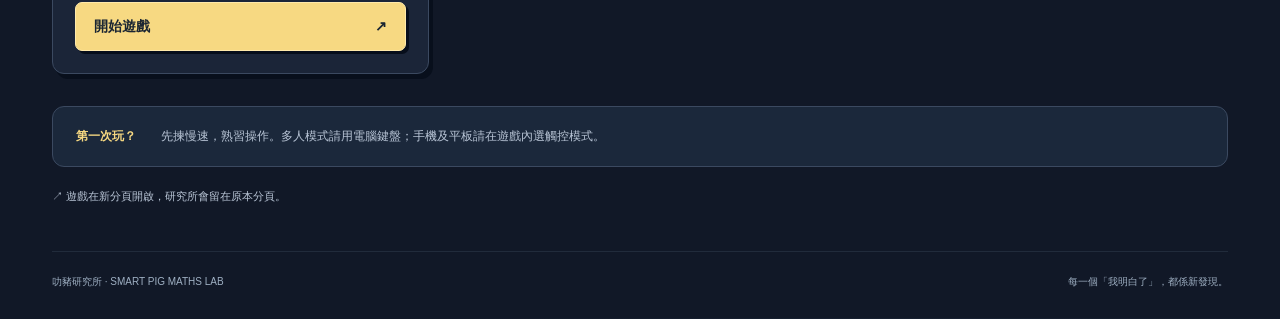
==== commit bd880323: "Add Equation Bubble game card and equations filter" ====
--- a/secondary.html
+++ b/secondary.html
@@ -1 +1 @@
-<!doctype html><html lang="zh-Hant"><head><meta charset="utf-8"><meta name="viewport" content="width=device-width,initial-scale=1"><meta name="theme-color" content="#111827"><meta name="description" content="叻豬研究所：Mr. IP 與叻豬陪你玩數學，一起探索小學及中學不同數學課題。"><title>中學研究室｜叻豬研究所</title><link rel="icon" href="assets/pig-pair.png" type="image/png"><link rel="stylesheet" href="style.css?v=upgrade10"><script defer src="math.js?v=upgrade10"></script><script defer src="app.js?v=upgrade10"></script></head><body data-page="secondary"><a class="skip" href="#main"><span data-zh="跳至主要內容" data-en="Skip to content">跳至主要內容</span></a><header class="site-header"><nav class="navigation" aria-label="主要導覽"><a class="brand" href="index.html"><span class="mini-duo" aria-hidden="true"><i class="pig-art boy"></i><i class="pig-art girl"></i></span><span><strong><span data-zh="叻豬研究所" data-en="Smart Pig Maths Lab">叻豬研究所</span></strong><small>MR. IP’S MATHS LAB</small></span></a><div class="nav-links"><a href="primary.html"><span data-zh="小學" data-en="Primary">小學</span></a><a href="secondary.html" aria-current="page"><span data-zh="中學" data-en="Secondary">中學</span></a></div><div class="nav-tools"><button class="icon-button" id="language" aria-label="切換語言 / Switch language">EN</button><button class="icon-button projection-toggle" aria-pressed="false"><span data-zh="▣ 投影" data-en="▣ Present">▣ 投影</span></button></div></nav></header><div class="projection-bar"><span><span data-zh="課室投影模式" data-en="Classroom presentation">課室投影模式</span></span><div><button id="fullscreen"><span data-zh="全螢幕" data-en="Full screen">全螢幕</span></button><button class="projection-toggle" aria-pressed="true"><span data-zh="返回一般模式" data-en="Exit presentation">返回一般模式</span></button></div></div><main id="main" class="container"><div class="page-heading"><div><a class="back-link" href="index.html">← <span data-zh="返回研究所" data-en="Back to the lab">返回研究所</span></a><span class="eyebrow">SECONDARY · MATHS ADVENTURES</span><h1><span data-zh="中學研究室" data-en="Secondary Lab">中學研究室</span></h1><p><span data-zh="先學懂，再闖關。揀一款遊戲，開始今日的數學冒險。" data-en="Learn a skill. Take on a challenge. Choose your next maths adventure.">先學懂，再闖關。揀一款遊戲，開始今日的數學冒險。</span></p></div><span class="mini-duo" aria-hidden="true"><i class="pig-art boy"></i><i class="pig-art girl"></i></span></div><div class="filters" aria-label="按課題篩選"><button data-filter="all" aria-pressed="true"><span data-zh="全部遊戲" data-en="All games">全部遊戲</span></button><button data-filter="algebra" aria-pressed="false"><span data-zh="代數化簡" data-en="Algebra">代數化簡</span></button><button data-filter="polynomials" aria-pressed="false"><span data-zh="多項式" data-en="Polynomials">多項式</span></button></div><p class="filter-count" id="filter-count" role="status"></p><div class="game-grid"><article class="game-card algebra" data-category="algebra"><div class="game-preview"><img src="assets/secondary-live.png" width="1280" height="720" loading="lazy" alt="Math Down! 真實遊戲畫面"><span class="preview-label"><span data-zh="實際遊戲畫面" data-en="Actual gameplay">實際遊戲畫面</span></span></div><div class="game-card-body"><span class="eyebrow">ALGEBRA QUEST</span><h2 class="game-name">Math Down!</h2><p class="game-description"><span data-zh="化簡代數式，跳落答案平台；避開尖刺，留意移動平台。" data-en="Simplify expressions, land on the answer platform and avoid spikes.">化簡代數式，跳落答案平台；避開尖刺，留意移動平台。</span></p><dl class="game-facts"><div><dt><span data-zh="練習" data-en="Maths">練習</span></dt><dd><span data-zh="合併同類項、去括號、分數代數式等" data-en="Like terms, brackets, algebraic fractions and more">合併同類項、去括號、分數代數式等</span></dd></div><div><dt><span data-zh="人數" data-en="Players">人數</span></dt><dd><span data-zh="電腦 1–4 人；觸控單人" data-en="Keyboard: 1–4 players; touch: solo">電腦 1–4 人；觸控單人</span></dd></div><div><dt><span data-zh="操作" data-en="Controls">操作</span></dt><dd>⌨ Keyboard · Touch</dd></div></dl><a class="button game-launch" href="https://icqm-ip.github.io/Math-Down/" target="_blank" rel="noopener noreferrer" aria-label="Math Down! — 在新分頁開啟"><span data-zh="開始遊戲" data-en="Play game">開始遊戲</span> <span aria-hidden="true">↗</span></a></div></article><article class="game-card polynomials" data-category="polynomials"><div class="game-preview"><img src="assets/volley-live.png" width="1280" height="720" loading="lazy" alt="Math Volley 真實遊戲畫面"><span class="preview-label"><span data-zh="實際遊戲畫面" data-en="Actual gameplay">實際遊戲畫面</span></span></div><div class="game-card-body"><span class="eyebrow">POLYNOMIAL COURT</span><h2 class="game-name">Math Volley</h2><p class="game-description"><span data-zh="解多項式、移到球旁、揀答案擊球。與電腦或同學來一場排球對戰。" data-en="Solve, move to the ball and choose an answer to hit. Play against a CPU or a friend.">解多項式、移到球旁、揀答案擊球。與電腦或同學來一場排球對戰。</span></p><dl class="game-facts"><div><dt><span data-zh="練習" data-en="Maths">練習</span></dt><dd><span data-zh="合併同類項、指數運算、簡單展開" data-en="Like terms, powers and simple expansion">合併同類項、指數運算、簡單展開</span></dd></div><div><dt><span data-zh="人數" data-en="Players">人數</span></dt><dd><span data-zh="電腦 1–2 人；觸控單人 VS COM" data-en="Keyboard: 1–2 players; touch: solo vs CPU">電腦 1–2 人；觸控單人 VS COM</span></dd></div><div><dt><span data-zh="操作" data-en="Controls">操作</span></dt><dd>⌨ Keyboard · Touch</dd></div></dl><a class="button game-launch" href="https://icqm-ip.github.io/math-volley/" target="_blank" rel="noopener noreferrer" aria-label="Math Volley — 在新分頁開啟"><span data-zh="開始遊戲" data-en="Play game">開始遊戲</span> <span aria-hidden="true">↗</span></a></div></article><article class="game-card polynomials" data-category="polynomials"><div class="game-preview"><img src="assets/bomb-live.png" width="1280" height="720" loading="lazy" alt="Math Bomb Battle 真實遊戲畫面"><span class="preview-label"><span data-zh="實際遊戲畫面" data-en="Actual gameplay">實際遊戲畫面</span></span></div><div class="game-card-body"><span class="eyebrow">POLYNOMIAL BATTLE</span><h2 class="game-name">Math Bomb Battle</h2><p class="game-description"><span data-zh="閃避水彈，解多項式，再走進 A／B／C 答案傳送門。" data-en="Dodge water bombs, solve a polynomial and enter an A/B/C answer portal.">閃避水彈，解多項式，再走進 A／B／C 答案傳送門。</span></p><dl class="game-facts"><div><dt><span data-zh="練習" data-en="Maths">練習</span></dt><dd><span data-zh="概念、化簡、加減乘、展開、恆等式、因式分解" data-en="Concepts, simplification, operations, expansion, identities and factorisation">概念、化簡、加減乘、展開、恆等式、因式分解</span></dd></div><div><dt><span data-zh="人數" data-en="Players">人數</span></dt><dd><span data-zh="電腦 1–4 人；觸控單人 VS CPU" data-en="Keyboard: 1–4 players; touch: solo vs CPU">電腦 1–4 人；觸控單人 VS CPU</span></dd></div><div><dt><span data-zh="操作" data-en="Controls">操作</span></dt><dd>⌨ Keyboard · Touch</dd></div></dl><a class="button game-launch" href="https://icqm-ip.github.io/Math-Bomb/" target="_blank" rel="noopener noreferrer" aria-label="Math Bomb Battle — 在新分頁開啟"><span data-zh="開始遊戲" data-en="Play game">開始遊戲</span> <span aria-hidden="true">↗</span></a></div></article></div><aside class="help-strip"><strong><span data-zh="第一次玩？" data-en="First time?">第一次玩？</span></strong><p><span data-zh="先揀慢速，熟習操作。多人模式請用電腦鍵盤；手機及平板請在遊戲內選觸控模式。" data-en="Start slowly and practise the controls. Use a keyboard for multiplayer; select touch mode for phones and tablets.">先揀慢速，熟習操作。多人模式請用電腦鍵盤；手機及平板請在遊戲內選觸控模式。</span></p></aside><p class="newtab-note">↗ <span data-zh="遊戲在新分頁開啟，研究所會留在原本分頁。" data-en="Games open in a new tab. The lab stays here for you.">遊戲在新分頁開啟，研究所會留在原本分頁。</span></p></main><footer class="site-footer"><a href="index.html">叻豬研究所 · SMART PIG MATHS LAB</a><span><span data-zh="每一個「我明白了」，都係新發現。" data-en="Every “I get it!” is a new discovery.">每一個「我明白了」，都係新發現。</span></span></footer><p class="sr-only" id="global-status" role="status"></p></body></html>+<!doctype html><html lang="zh-Hant"><head><meta charset="utf-8"><meta name="viewport" content="width=device-width,initial-scale=1"><meta name="theme-color" content="#111827"><meta name="description" content="叻豬研究所：Mr. IP 與叻豬陪你玩數學，一起探索小學及中學不同數學課題。"><title>中學研究室｜叻豬研究所</title><link rel="icon" href="assets/pig-pair.png" type="image/png"><link rel="stylesheet" href="style.css?v=upgrade10"><script defer src="math.js?v=upgrade10"></script><script defer src="app.js?v=upgrade10"></script></head><body data-page="secondary"><a class="skip" href="#main"><span data-zh="跳至主要內容" data-en="Skip to content">跳至主要內容</span></a><header class="site-header"><nav class="navigation" aria-label="主要導覽"><a class="brand" href="index.html"><span class="mini-duo" aria-hidden="true"><i class="pig-art boy"></i><i class="pig-art girl"></i></span><span><strong><span data-zh="叻豬研究所" data-en="Smart Pig Maths Lab">叻豬研究所</span></strong><small>MR. IP’S MATHS LAB</small></span></a><div class="nav-links"><a href="primary.html"><span data-zh="小學" data-en="Primary">小學</span></a><a href="secondary.html" aria-current="page"><span data-zh="中學" data-en="Secondary">中學</span></a></div><div class="nav-tools"><button class="icon-button" id="language" aria-label="切換語言 / Switch language">EN</button><button class="icon-button projection-toggle" aria-pressed="false"><span data-zh="▣ 投影" data-en="▣ Present">▣ 投影</span></button></div></nav></header><div class="projection-bar"><span><span data-zh="課室投影模式" data-en="Classroom presentation">課室投影模式</span></span><div><button id="fullscreen"><span data-zh="全螢幕" data-en="Full screen">全螢幕</span></button><button class="projection-toggle" aria-pressed="true"><span data-zh="返回一般模式" data-en="Exit presentation">返回一般模式</span></button></div></div><main id="main" class="container"><div class="page-heading"><div><a class="back-link" href="index.html">← <span data-zh="返回研究所" data-en="Back to the lab">返回研究所</span></a><span class="eyebrow">SECONDARY · MATHS ADVENTURES</span><h1><span data-zh="中學研究室" data-en="Secondary Lab">中學研究室</span></h1><p><span data-zh="先學懂，再闖關。揀一款遊戲，開始今日的數學冒險。" data-en="Learn a skill. Take on a challenge. Choose your next maths adventure.">先學懂，再闖關。揀一款遊戲，開始今日的數學冒險。</span></p></div><span class="mini-duo" aria-hidden="true"><i class="pig-art boy"></i><i class="pig-art girl"></i></span></div><div class="filters" aria-label="按課題篩選"><button data-filter="all" aria-pressed="true"><span data-zh="全部遊戲" data-en="All games">全部遊戲</span></button><button data-filter="algebra" aria-pressed="false"><span data-zh="代數化簡" data-en="Algebra">代數化簡</span></button><button data-filter="polynomials" aria-pressed="false"><span data-zh="多項式" data-en="Polynomials">多項式</span></button><button data-filter="equations" aria-pressed="false"><span data-zh="解方程" data-en="Equations">解方程</span></button></div><p class="filter-count" id="filter-count" role="status"></p><div class="game-grid"><article class="game-card algebra" data-category="algebra"><div class="game-preview"><img src="assets/secondary-live.png" width="1280" height="720" loading="lazy" alt="Math Down! 真實遊戲畫面"><span class="preview-label"><span data-zh="實際遊戲畫面" data-en="Actual gameplay">實際遊戲畫面</span></span></div><div class="game-card-body"><span class="eyebrow">ALGEBRA QUEST</span><h2 class="game-name">Math Down!</h2><p class="game-description"><span data-zh="化簡代數式，跳落答案平台；避開尖刺，留意移動平台。" data-en="Simplify expressions, land on the answer platform and avoid spikes.">化簡代數式，跳落答案平台；避開尖刺，留意移動平台。</span></p><dl class="game-facts"><div><dt><span data-zh="練習" data-en="Maths">練習</span></dt><dd><span data-zh="合併同類項、去括號、分數代數式等" data-en="Like terms, brackets, algebraic fractions and more">合併同類項、去括號、分數代數式等</span></dd></div><div><dt><span data-zh="人數" data-en="Players">人數</span></dt><dd><span data-zh="電腦 1–4 人；觸控單人" data-en="Keyboard: 1–4 players; touch: solo">電腦 1–4 人；觸控單人</span></dd></div><div><dt><span data-zh="操作" data-en="Controls">操作</span></dt><dd>⌨ Keyboard · Touch</dd></div></dl><a class="button game-launch" href="https://icqm-ip.github.io/Math-Down/" target="_blank" rel="noopener noreferrer" aria-label="Math Down! — 在新分頁開啟"><span data-zh="開始遊戲" data-en="Play game">開始遊戲</span> <span aria-hidden="true">↗</span></a></div></article><article class="game-card polynomials" data-category="polynomials"><div class="game-preview"><img src="assets/volley-live.png" width="1280" height="720" loading="lazy" alt="Math Volley 真實遊戲畫面"><span class="preview-label"><span data-zh="實際遊戲畫面" data-en="Actual gameplay">實際遊戲畫面</span></span></div><div class="game-card-body"><span class="eyebrow">POLYNOMIAL COURT</span><h2 class="game-name">Math Volley</h2><p class="game-description"><span data-zh="解多項式、移到球旁、揀答案擊球。與電腦或同學來一場排球對戰。" data-en="Solve, move to the ball and choose an answer to hit. Play against a CPU or a friend.">解多項式、移到球旁、揀答案擊球。與電腦或同學來一場排球對戰。</span></p><dl class="game-facts"><div><dt><span data-zh="練習" data-en="Maths">練習</span></dt><dd><span data-zh="合併同類項、指數運算、簡單展開" data-en="Like terms, powers and simple expansion">合併同類項、指數運算、簡單展開</span></dd></div><div><dt><span data-zh="人數" data-en="Players">人數</span></dt><dd><span data-zh="電腦 1–2 人；觸控單人 VS COM" data-en="Keyboard: 1–2 players; touch: solo vs CPU">電腦 1–2 人；觸控單人 VS COM</span></dd></div><div><dt><span data-zh="操作" data-en="Controls">操作</span></dt><dd>⌨ Keyboard · Touch</dd></div></dl><a class="button game-launch" href="https://icqm-ip.github.io/math-volley/" target="_blank" rel="noopener noreferrer" aria-label="Math Volley — 在新分頁開啟"><span data-zh="開始遊戲" data-en="Play game">開始遊戲</span> <span aria-hidden="true">↗</span></a></div></article><article class="game-card polynomials" data-category="polynomials"><div class="game-preview"><img src="assets/bomb-live.png" width="1280" height="720" loading="lazy" alt="Math Bomb Battle 真實遊戲畫面"><span class="preview-label"><span data-zh="實際遊戲畫面" data-en="Actual gameplay">實際遊戲畫面</span></span></div><div class="game-card-body"><span class="eyebrow">POLYNOMIAL BATTLE</span><h2 class="game-name">Math Bomb Battle</h2><p class="game-description"><span data-zh="閃避水彈，解多項式，再走進 A／B／C 答案傳送門。" data-en="Dodge water bombs, solve a polynomial and enter an A/B/C answer portal.">閃避水彈，解多項式，再走進 A／B／C 答案傳送門。</span></p><dl class="game-facts"><div><dt><span data-zh="練習" data-en="Maths">練習</span></dt><dd><span data-zh="概念、化簡、加減乘、展開、恆等式、因式分解" data-en="Concepts, simplification, operations, expansion, identities and factorisation">概念、化簡、加減乘、展開、恆等式、因式分解</span></dd></div><div><dt><span data-zh="人數" data-en="Players">人數</span></dt><dd><span data-zh="電腦 1–4 人；觸控單人 VS CPU" data-en="Keyboard: 1–4 players; touch: solo vs CPU">電腦 1–4 人；觸控單人 VS CPU</span></dd></div><div><dt><span data-zh="操作" data-en="Controls">操作</span></dt><dd>⌨ Keyboard · Touch</dd></div></dl><a class="button game-launch" href="https://icqm-ip.github.io/Math-Bomb/" target="_blank" rel="noopener noreferrer" aria-label="Math Bomb Battle — 在新分頁開啟"><span data-zh="開始遊戲" data-en="Play game">開始遊戲</span> <span aria-hidden="true">↗</span></a></div></article><article class="game-card equations" data-category="equations"><div class="game-preview" style="background:linear-gradient(135deg,#d9f5f1,#c6dcf4)"><img src="https://icqm-ip.github.io/Equation-Bubble/assets/mr-ip-point-right.png" width="1280" height="720" loading="lazy" style="object-fit:contain;padding:18px" alt="Equation Bubble 指導老師 Mr. IP"><span class="preview-label"><span data-zh="浮島上的指導老師" data-en="Your Sky Island guide">浮島上的指導老師</span></span></div><div class="game-card-body"><span class="eyebrow">SKY ISLAND ADVENTURE</span><h2 class="game-name">Equation Bubble</h2><p class="game-description"><span data-zh="選擇運算，瞄準數字，兩邊一起做；在方程下降前解開答案。" data-en="Choose an operation, aim at a number and apply it to both sides. Solve before the equations fall.">選擇運算，瞄準數字，兩邊一起做；在方程下降前解開答案。</span></p><dl class="game-facts"><div><dt><span data-zh="練習" data-en="Maths">練習</span></dt><dd><span data-zh="一步／兩步方程、兩邊未知數、括號、分數與 LCM" data-en="One-step and two-step equations, variables on both sides, brackets, fractions and LCM">一步／兩步方程、兩邊未知數、括號、分數與 LCM</span></dd></div><div><dt><span data-zh="人數" data-en="Players">人數</span></dt><dd><span data-zh="自主練習／挑戰電腦；電腦雙人對戰" data-en="Solo practice / vs CPU; two players on one keyboard">自主練習／挑戰電腦；電腦雙人對戰</span></dd></div><div><dt><span data-zh="操作" data-en="Controls">操作</span></dt><dd>⌨ Keyboard · Touch</dd></div></dl><a class="button game-launch" href="https://icqm-ip.github.io/Equation-Bubble/" target="_blank" rel="noopener noreferrer" aria-label="Equation Bubble — 在新分頁開啟"><span data-zh="開始遊戲" data-en="Play game">開始遊戲</span> <span aria-hidden="true">↗</span></a></div></article></div><aside class="help-strip"><strong><span data-zh="第一次玩？" data-en="First time?">第一次玩？</span></strong><p><span data-zh="先揀慢速，熟習操作。多人模式請用電腦鍵盤；手機及平板請在遊戲內選觸控模式。" data-en="Start slowly and practise the controls. Use a keyboard for multiplayer; select touch mode for phones and tablets.">先揀慢速，熟習操作。多人模式請用電腦鍵盤；手機及平板請在遊戲內選觸控模式。</span></p></aside><p class="newtab-note">↗ <span data-zh="遊戲在新分頁開啟，研究所會留在原本分頁。" data-en="Games open in a new tab. The lab stays here for you.">遊戲在新分頁開啟，研究所會留在原本分頁。</span></p></main><footer class="site-footer"><a href="index.html">叻豬研究所 · SMART PIG MATHS LAB</a><span><span data-zh="每一個「我明白了」，都係新發現。" data-en="Every “I get it!” is a new discovery.">每一個「我明白了」，都係新發現。</span></span></footer><p class="sr-only" id="global-status" role="status"></p></body></html>
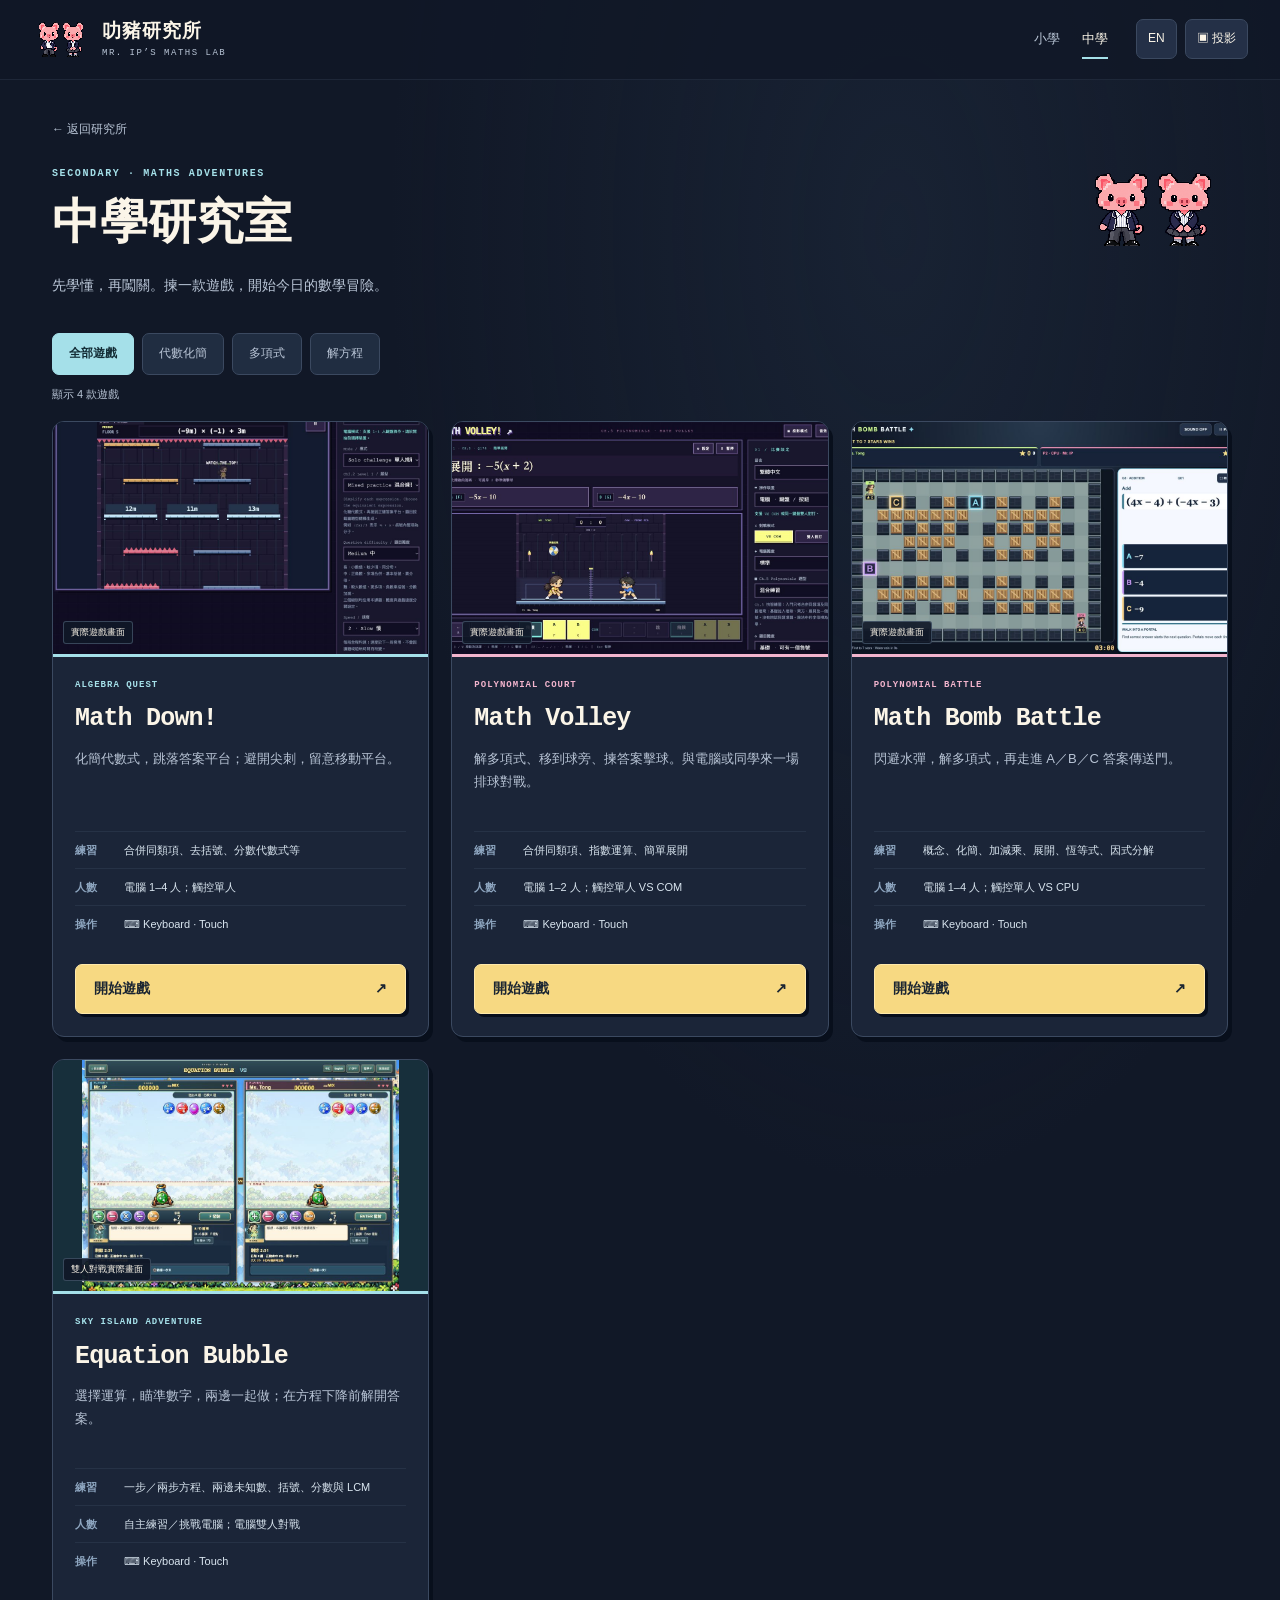
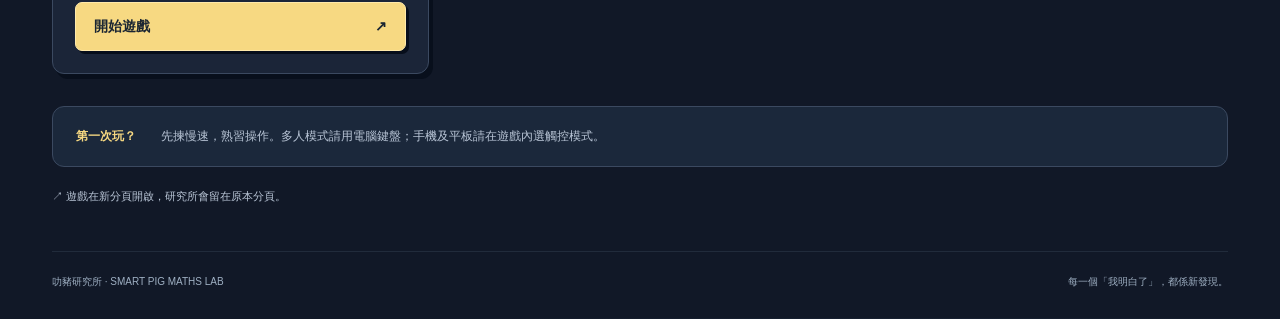
==== commit 0cd17aa2: "Use actual two-player gameplay for Equation Bubble preview" ====
--- a/secondary.html
+++ b/secondary.html
@@ -1 +1 @@
-<!doctype html><html lang="zh-Hant"><head><meta charset="utf-8"><meta name="viewport" content="width=device-width,initial-scale=1"><meta name="theme-color" content="#111827"><meta name="description" content="叻豬研究所：Mr. IP 與叻豬陪你玩數學，一起探索小學及中學不同數學課題。"><title>中學研究室｜叻豬研究所</title><link rel="icon" href="assets/pig-pair.png" type="image/png"><link rel="stylesheet" href="style.css?v=upgrade10"><script defer src="math.js?v=upgrade10"></script><script defer src="app.js?v=upgrade10"></script></head><body data-page="secondary"><a class="skip" href="#main"><span data-zh="跳至主要內容" data-en="Skip to content">跳至主要內容</span></a><header class="site-header"><nav class="navigation" aria-label="主要導覽"><a class="brand" href="index.html"><span class="mini-duo" aria-hidden="true"><i class="pig-art boy"></i><i class="pig-art girl"></i></span><span><strong><span data-zh="叻豬研究所" data-en="Smart Pig Maths Lab">叻豬研究所</span></strong><small>MR. IP’S MATHS LAB</small></span></a><div class="nav-links"><a href="primary.html"><span data-zh="小學" data-en="Primary">小學</span></a><a href="secondary.html" aria-current="page"><span data-zh="中學" data-en="Secondary">中學</span></a></div><div class="nav-tools"><button class="icon-button" id="language" aria-label="切換語言 / Switch language">EN</button><button class="icon-button projection-toggle" aria-pressed="false"><span data-zh="▣ 投影" data-en="▣ Present">▣ 投影</span></button></div></nav></header><div class="projection-bar"><span><span data-zh="課室投影模式" data-en="Classroom presentation">課室投影模式</span></span><div><button id="fullscreen"><span data-zh="全螢幕" data-en="Full screen">全螢幕</span></button><button class="projection-toggle" aria-pressed="true"><span data-zh="返回一般模式" data-en="Exit presentation">返回一般模式</span></button></div></div><main id="main" class="container"><div class="page-heading"><div><a class="back-link" href="index.html">← <span data-zh="返回研究所" data-en="Back to the lab">返回研究所</span></a><span class="eyebrow">SECONDARY · MATHS ADVENTURES</span><h1><span data-zh="中學研究室" data-en="Secondary Lab">中學研究室</span></h1><p><span data-zh="先學懂，再闖關。揀一款遊戲，開始今日的數學冒險。" data-en="Learn a skill. Take on a challenge. Choose your next maths adventure.">先學懂，再闖關。揀一款遊戲，開始今日的數學冒險。</span></p></div><span class="mini-duo" aria-hidden="true"><i class="pig-art boy"></i><i class="pig-art girl"></i></span></div><div class="filters" aria-label="按課題篩選"><button data-filter="all" aria-pressed="true"><span data-zh="全部遊戲" data-en="All games">全部遊戲</span></button><button data-filter="algebra" aria-pressed="false"><span data-zh="代數化簡" data-en="Algebra">代數化簡</span></button><button data-filter="polynomials" aria-pressed="false"><span data-zh="多項式" data-en="Polynomials">多項式</span></button><button data-filter="equations" aria-pressed="false"><span data-zh="解方程" data-en="Equations">解方程</span></button></div><p class="filter-count" id="filter-count" role="status"></p><div class="game-grid"><article class="game-card algebra" data-category="algebra"><div class="game-preview"><img src="assets/secondary-live.png" width="1280" height="720" loading="lazy" alt="Math Down! 真實遊戲畫面"><span class="preview-label"><span data-zh="實際遊戲畫面" data-en="Actual gameplay">實際遊戲畫面</span></span></div><div class="game-card-body"><span class="eyebrow">ALGEBRA QUEST</span><h2 class="game-name">Math Down!</h2><p class="game-description"><span data-zh="化簡代數式，跳落答案平台；避開尖刺，留意移動平台。" data-en="Simplify expressions, land on the answer platform and avoid spikes.">化簡代數式，跳落答案平台；避開尖刺，留意移動平台。</span></p><dl class="game-facts"><div><dt><span data-zh="練習" data-en="Maths">練習</span></dt><dd><span data-zh="合併同類項、去括號、分數代數式等" data-en="Like terms, brackets, algebraic fractions and more">合併同類項、去括號、分數代數式等</span></dd></div><div><dt><span data-zh="人數" data-en="Players">人數</span></dt><dd><span data-zh="電腦 1–4 人；觸控單人" data-en="Keyboard: 1–4 players; touch: solo">電腦 1–4 人；觸控單人</span></dd></div><div><dt><span data-zh="操作" data-en="Controls">操作</span></dt><dd>⌨ Keyboard · Touch</dd></div></dl><a class="button game-launch" href="https://icqm-ip.github.io/Math-Down/" target="_blank" rel="noopener noreferrer" aria-label="Math Down! — 在新分頁開啟"><span data-zh="開始遊戲" data-en="Play game">開始遊戲</span> <span aria-hidden="true">↗</span></a></div></article><article class="game-card polynomials" data-category="polynomials"><div class="game-preview"><img src="assets/volley-live.png" width="1280" height="720" loading="lazy" alt="Math Volley 真實遊戲畫面"><span class="preview-label"><span data-zh="實際遊戲畫面" data-en="Actual gameplay">實際遊戲畫面</span></span></div><div class="game-card-body"><span class="eyebrow">POLYNOMIAL COURT</span><h2 class="game-name">Math Volley</h2><p class="game-description"><span data-zh="解多項式、移到球旁、揀答案擊球。與電腦或同學來一場排球對戰。" data-en="Solve, move to the ball and choose an answer to hit. Play against a CPU or a friend.">解多項式、移到球旁、揀答案擊球。與電腦或同學來一場排球對戰。</span></p><dl class="game-facts"><div><dt><span data-zh="練習" data-en="Maths">練習</span></dt><dd><span data-zh="合併同類項、指數運算、簡單展開" data-en="Like terms, powers and simple expansion">合併同類項、指數運算、簡單展開</span></dd></div><div><dt><span data-zh="人數" data-en="Players">人數</span></dt><dd><span data-zh="電腦 1–2 人；觸控單人 VS COM" data-en="Keyboard: 1–2 players; touch: solo vs CPU">電腦 1–2 人；觸控單人 VS COM</span></dd></div><div><dt><span data-zh="操作" data-en="Controls">操作</span></dt><dd>⌨ Keyboard · Touch</dd></div></dl><a class="button game-launch" href="https://icqm-ip.github.io/math-volley/" target="_blank" rel="noopener noreferrer" aria-label="Math Volley — 在新分頁開啟"><span data-zh="開始遊戲" data-en="Play game">開始遊戲</span> <span aria-hidden="true">↗</span></a></div></article><article class="game-card polynomials" data-category="polynomials"><div class="game-preview"><img src="assets/bomb-live.png" width="1280" height="720" loading="lazy" alt="Math Bomb Battle 真實遊戲畫面"><span class="preview-label"><span data-zh="實際遊戲畫面" data-en="Actual gameplay">實際遊戲畫面</span></span></div><div class="game-card-body"><span class="eyebrow">POLYNOMIAL BATTLE</span><h2 class="game-name">Math Bomb Battle</h2><p class="game-description"><span data-zh="閃避水彈，解多項式，再走進 A／B／C 答案傳送門。" data-en="Dodge water bombs, solve a polynomial and enter an A/B/C answer portal.">閃避水彈，解多項式，再走進 A／B／C 答案傳送門。</span></p><dl class="game-facts"><div><dt><span data-zh="練習" data-en="Maths">練習</span></dt><dd><span data-zh="概念、化簡、加減乘、展開、恆等式、因式分解" data-en="Concepts, simplification, operations, expansion, identities and factorisation">概念、化簡、加減乘、展開、恆等式、因式分解</span></dd></div><div><dt><span data-zh="人數" data-en="Players">人數</span></dt><dd><span data-zh="電腦 1–4 人；觸控單人 VS CPU" data-en="Keyboard: 1–4 players; touch: solo vs CPU">電腦 1–4 人；觸控單人 VS CPU</span></dd></div><div><dt><span data-zh="操作" data-en="Controls">操作</span></dt><dd>⌨ Keyboard · Touch</dd></div></dl><a class="button game-launch" href="https://icqm-ip.github.io/Math-Bomb/" target="_blank" rel="noopener noreferrer" aria-label="Math Bomb Battle — 在新分頁開啟"><span data-zh="開始遊戲" data-en="Play game">開始遊戲</span> <span aria-hidden="true">↗</span></a></div></article><article class="game-card equations" data-category="equations"><div class="game-preview" style="background:linear-gradient(135deg,#d9f5f1,#c6dcf4)"><img src="https://icqm-ip.github.io/Equation-Bubble/assets/mr-ip-point-right.png" width="1280" height="720" loading="lazy" style="object-fit:contain;padding:18px" alt="Equation Bubble 指導老師 Mr. IP"><span class="preview-label"><span data-zh="浮島上的指導老師" data-en="Your Sky Island guide">浮島上的指導老師</span></span></div><div class="game-card-body"><span class="eyebrow">SKY ISLAND ADVENTURE</span><h2 class="game-name">Equation Bubble</h2><p class="game-description"><span data-zh="選擇運算，瞄準數字，兩邊一起做；在方程下降前解開答案。" data-en="Choose an operation, aim at a number and apply it to both sides. Solve before the equations fall.">選擇運算，瞄準數字，兩邊一起做；在方程下降前解開答案。</span></p><dl class="game-facts"><div><dt><span data-zh="練習" data-en="Maths">練習</span></dt><dd><span data-zh="一步／兩步方程、兩邊未知數、括號、分數與 LCM" data-en="One-step and two-step equations, variables on both sides, brackets, fractions and LCM">一步／兩步方程、兩邊未知數、括號、分數與 LCM</span></dd></div><div><dt><span data-zh="人數" data-en="Players">人數</span></dt><dd><span data-zh="自主練習／挑戰電腦；電腦雙人對戰" data-en="Solo practice / vs CPU; two players on one keyboard">自主練習／挑戰電腦；電腦雙人對戰</span></dd></div><div><dt><span data-zh="操作" data-en="Controls">操作</span></dt><dd>⌨ Keyboard · Touch</dd></div></dl><a class="button game-launch" href="https://icqm-ip.github.io/Equation-Bubble/" target="_blank" rel="noopener noreferrer" aria-label="Equation Bubble — 在新分頁開啟"><span data-zh="開始遊戲" data-en="Play game">開始遊戲</span> <span aria-hidden="true">↗</span></a></div></article></div><aside class="help-strip"><strong><span data-zh="第一次玩？" data-en="First time?">第一次玩？</span></strong><p><span data-zh="先揀慢速，熟習操作。多人模式請用電腦鍵盤；手機及平板請在遊戲內選觸控模式。" data-en="Start slowly and practise the controls. Use a keyboard for multiplayer; select touch mode for phones and tablets.">先揀慢速，熟習操作。多人模式請用電腦鍵盤；手機及平板請在遊戲內選觸控模式。</span></p></aside><p class="newtab-note">↗ <span data-zh="遊戲在新分頁開啟，研究所會留在原本分頁。" data-en="Games open in a new tab. The lab stays here for you.">遊戲在新分頁開啟，研究所會留在原本分頁。</span></p></main><footer class="site-footer"><a href="index.html">叻豬研究所 · SMART PIG MATHS LAB</a><span><span data-zh="每一個「我明白了」，都係新發現。" data-en="Every “I get it!” is a new discovery.">每一個「我明白了」，都係新發現。</span></span></footer><p class="sr-only" id="global-status" role="status"></p></body></html>
+<!doctype html><html lang="zh-Hant"><head><meta charset="utf-8"><meta name="viewport" content="width=device-width,initial-scale=1"><meta name="theme-color" content="#111827"><meta name="description" content="叻豬研究所：Mr. IP 與叻豬陪你玩數學，一起探索小學及中學不同數學課題。"><title>中學研究室｜叻豬研究所</title><link rel="icon" href="assets/pig-pair.png" type="image/png"><link rel="stylesheet" href="style.css?v=upgrade10"><script defer src="math.js?v=upgrade10"></script><script defer src="app.js?v=upgrade10"></script></head><body data-page="secondary"><a class="skip" href="#main"><span data-zh="跳至主要內容" data-en="Skip to content">跳至主要內容</span></a><header class="site-header"><nav class="navigation" aria-label="主要導覽"><a class="brand" href="index.html"><span class="mini-duo" aria-hidden="true"><i class="pig-art boy"></i><i class="pig-art girl"></i></span><span><strong><span data-zh="叻豬研究所" data-en="Smart Pig Maths Lab">叻豬研究所</span></strong><small>MR. IP’S MATHS LAB</small></span></a><div class="nav-links"><a href="primary.html"><span data-zh="小學" data-en="Primary">小學</span></a><a href="secondary.html" aria-current="page"><span data-zh="中學" data-en="Secondary">中學</span></a></div><div class="nav-tools"><button class="icon-button" id="language" aria-label="切換語言 / Switch language">EN</button><button class="icon-button projection-toggle" aria-pressed="false"><span data-zh="▣ 投影" data-en="▣ Present">▣ 投影</span></button></div></nav></header><div class="projection-bar"><span><span data-zh="課室投影模式" data-en="Classroom presentation">課室投影模式</span></span><div><button id="fullscreen"><span data-zh="全螢幕" data-en="Full screen">全螢幕</span></button><button class="projection-toggle" aria-pressed="true"><span data-zh="返回一般模式" data-en="Exit presentation">返回一般模式</span></button></div></div><main id="main" class="container"><div class="page-heading"><div><a class="back-link" href="index.html">← <span data-zh="返回研究所" data-en="Back to the lab">返回研究所</span></a><span class="eyebrow">SECONDARY · MATHS ADVENTURES</span><h1><span data-zh="中學研究室" data-en="Secondary Lab">中學研究室</span></h1><p><span data-zh="先學懂，再闖關。揀一款遊戲，開始今日的數學冒險。" data-en="Learn a skill. Take on a challenge. Choose your next maths adventure.">先學懂，再闖關。揀一款遊戲，開始今日的數學冒險。</span></p></div><span class="mini-duo" aria-hidden="true"><i class="pig-art boy"></i><i class="pig-art girl"></i></span></div><div class="filters" aria-label="按課題篩選"><button data-filter="all" aria-pressed="true"><span data-zh="全部遊戲" data-en="All games">全部遊戲</span></button><button data-filter="algebra" aria-pressed="false"><span data-zh="代數化簡" data-en="Algebra">代數化簡</span></button><button data-filter="polynomials" aria-pressed="false"><span data-zh="多項式" data-en="Polynomials">多項式</span></button><button data-filter="equations" aria-pressed="false"><span data-zh="解方程" data-en="Equations">解方程</span></button></div><p class="filter-count" id="filter-count" role="status"></p><div class="game-grid"><article class="game-card algebra" data-category="algebra"><div class="game-preview"><img src="assets/secondary-live.png" width="1280" height="720" loading="lazy" alt="Math Down! 真實遊戲畫面"><span class="preview-label"><span data-zh="實際遊戲畫面" data-en="Actual gameplay">實際遊戲畫面</span></span></div><div class="game-card-body"><span class="eyebrow">ALGEBRA QUEST</span><h2 class="game-name">Math Down!</h2><p class="game-description"><span data-zh="化簡代數式，跳落答案平台；避開尖刺，留意移動平台。" data-en="Simplify expressions, land on the answer platform and avoid spikes.">化簡代數式，跳落答案平台；避開尖刺，留意移動平台。</span></p><dl class="game-facts"><div><dt><span data-zh="練習" data-en="Maths">練習</span></dt><dd><span data-zh="合併同類項、去括號、分數代數式等" data-en="Like terms, brackets, algebraic fractions and more">合併同類項、去括號、分數代數式等</span></dd></div><div><dt><span data-zh="人數" data-en="Players">人數</span></dt><dd><span data-zh="電腦 1–4 人；觸控單人" data-en="Keyboard: 1–4 players; touch: solo">電腦 1–4 人；觸控單人</span></dd></div><div><dt><span data-zh="操作" data-en="Controls">操作</span></dt><dd>⌨ Keyboard · Touch</dd></div></dl><a class="button game-launch" href="https://icqm-ip.github.io/Math-Down/" target="_blank" rel="noopener noreferrer" aria-label="Math Down! — 在新分頁開啟"><span data-zh="開始遊戲" data-en="Play game">開始遊戲</span> <span aria-hidden="true">↗</span></a></div></article><article class="game-card polynomials" data-category="polynomials"><div class="game-preview"><img src="assets/volley-live.png" width="1280" height="720" loading="lazy" alt="Math Volley 真實遊戲畫面"><span class="preview-label"><span data-zh="實際遊戲畫面" data-en="Actual gameplay">實際遊戲畫面</span></span></div><div class="game-card-body"><span class="eyebrow">POLYNOMIAL COURT</span><h2 class="game-name">Math Volley</h2><p class="game-description"><span data-zh="解多項式、移到球旁、揀答案擊球。與電腦或同學來一場排球對戰。" data-en="Solve, move to the ball and choose an answer to hit. Play against a CPU or a friend.">解多項式、移到球旁、揀答案擊球。與電腦或同學來一場排球對戰。</span></p><dl class="game-facts"><div><dt><span data-zh="練習" data-en="Maths">練習</span></dt><dd><span data-zh="合併同類項、指數運算、簡單展開" data-en="Like terms, powers and simple expansion">合併同類項、指數運算、簡單展開</span></dd></div><div><dt><span data-zh="人數" data-en="Players">人數</span></dt><dd><span data-zh="電腦 1–2 人；觸控單人 VS COM" data-en="Keyboard: 1–2 players; touch: solo vs CPU">電腦 1–2 人；觸控單人 VS COM</span></dd></div><div><dt><span data-zh="操作" data-en="Controls">操作</span></dt><dd>⌨ Keyboard · Touch</dd></div></dl><a class="button game-launch" href="https://icqm-ip.github.io/math-volley/" target="_blank" rel="noopener noreferrer" aria-label="Math Volley — 在新分頁開啟"><span data-zh="開始遊戲" data-en="Play game">開始遊戲</span> <span aria-hidden="true">↗</span></a></div></article><article class="game-card polynomials" data-category="polynomials"><div class="game-preview"><img src="assets/bomb-live.png" width="1280" height="720" loading="lazy" alt="Math Bomb Battle 真實遊戲畫面"><span class="preview-label"><span data-zh="實際遊戲畫面" data-en="Actual gameplay">實際遊戲畫面</span></span></div><div class="game-card-body"><span class="eyebrow">POLYNOMIAL BATTLE</span><h2 class="game-name">Math Bomb Battle</h2><p class="game-description"><span data-zh="閃避水彈，解多項式，再走進 A／B／C 答案傳送門。" data-en="Dodge water bombs, solve a polynomial and enter an A/B/C answer portal.">閃避水彈，解多項式，再走進 A／B／C 答案傳送門。</span></p><dl class="game-facts"><div><dt><span data-zh="練習" data-en="Maths">練習</span></dt><dd><span data-zh="概念、化簡、加減乘、展開、恆等式、因式分解" data-en="Concepts, simplification, operations, expansion, identities and factorisation">概念、化簡、加減乘、展開、恆等式、因式分解</span></dd></div><div><dt><span data-zh="人數" data-en="Players">人數</span></dt><dd><span data-zh="電腦 1–4 人；觸控單人 VS CPU" data-en="Keyboard: 1–4 players; touch: solo vs CPU">電腦 1–4 人；觸控單人 VS CPU</span></dd></div><div><dt><span data-zh="操作" data-en="Controls">操作</span></dt><dd>⌨ Keyboard · Touch</dd></div></dl><a class="button game-launch" href="https://icqm-ip.github.io/Math-Bomb/" target="_blank" rel="noopener noreferrer" aria-label="Math Bomb Battle — 在新分頁開啟"><span data-zh="開始遊戲" data-en="Play game">開始遊戲</span> <span aria-hidden="true">↗</span></a></div></article><article class="game-card equations" data-category="equations"><div class="game-preview" style="background:#172f3b"><img src="equation-bubble-2player.png" width="1280" height="720" loading="lazy" style="object-fit:contain" alt="Equation Bubble 雙人對戰：Mr. IP 對 Ms. Tong"><span class="preview-label"><span data-zh="雙人對戰實際畫面" data-en="Actual two-player gameplay">雙人對戰實際畫面</span></span></div><div class="game-card-body"><span class="eyebrow">SKY ISLAND ADVENTURE</span><h2 class="game-name">Equation Bubble</h2><p class="game-description"><span data-zh="選擇運算，瞄準數字，兩邊一起做；在方程下降前解開答案。" data-en="Choose an operation, aim at a number and apply it to both sides. Solve before the equations fall.">選擇運算，瞄準數字，兩邊一起做；在方程下降前解開答案。</span></p><dl class="game-facts"><div><dt><span data-zh="練習" data-en="Maths">練習</span></dt><dd><span data-zh="一步／兩步方程、兩邊未知數、括號、分數與 LCM" data-en="One-step and two-step equations, variables on both sides, brackets, fractions and LCM">一步／兩步方程、兩邊未知數、括號、分數與 LCM</span></dd></div><div><dt><span data-zh="人數" data-en="Players">人數</span></dt><dd><span data-zh="自主練習／挑戰電腦；電腦雙人對戰" data-en="Solo practice / vs CPU; two players on one keyboard">自主練習／挑戰電腦；電腦雙人對戰</span></dd></div><div><dt><span data-zh="操作" data-en="Controls">操作</span></dt><dd>⌨ Keyboard · Touch</dd></div></dl><a class="button game-launch" href="https://icqm-ip.github.io/Equation-Bubble/" target="_blank" rel="noopener noreferrer" aria-label="Equation Bubble — 在新分頁開啟"><span data-zh="開始遊戲" data-en="Play game">開始遊戲</span> <span aria-hidden="true">↗</span></a></div></article></div><aside class="help-strip"><strong><span data-zh="第一次玩？" data-en="First time?">第一次玩？</span></strong><p><span data-zh="先揀慢速，熟習操作。多人模式請用電腦鍵盤；手機及平板請在遊戲內選觸控模式。" data-en="Start slowly and practise the controls. Use a keyboard for multiplayer; select touch mode for phones and tablets.">先揀慢速，熟習操作。多人模式請用電腦鍵盤；手機及平板請在遊戲內選觸控模式。</span></p></aside><p class="newtab-note">↗ <span data-zh="遊戲在新分頁開啟，研究所會留在原本分頁。" data-en="Games open in a new tab. The lab stays here for you.">遊戲在新分頁開啟，研究所會留在原本分頁。</span></p></main><footer class="site-footer"><a href="index.html">叻豬研究所 · SMART PIG MATHS LAB</a><span><span data-zh="每一個「我明白了」，都係新發現。" data-en="Every “I get it!” is a new discovery.">每一個「我明白了」，都係新發現。</span></span></footer><p class="sr-only" id="global-status" role="status"></p></body></html>
